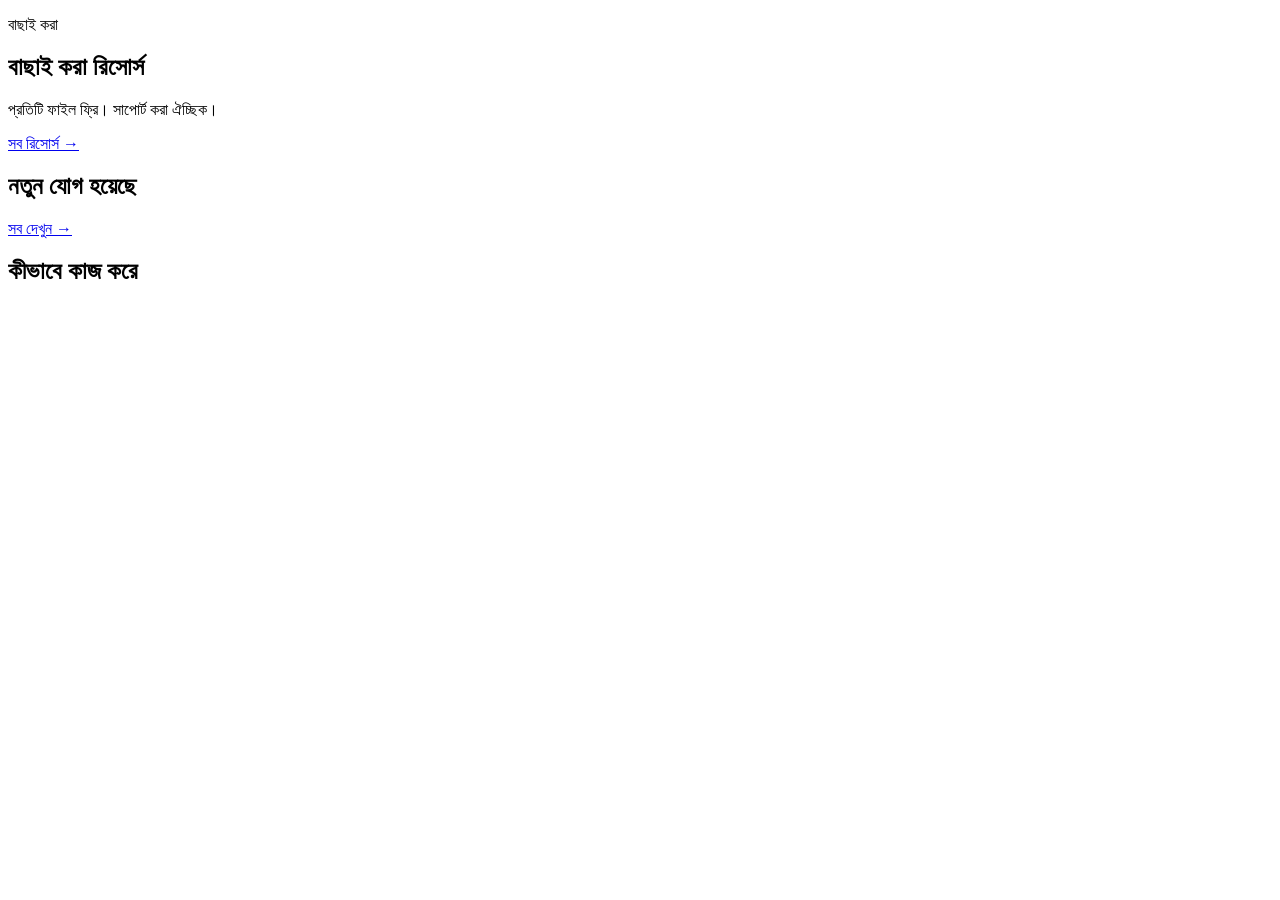
==== index.html @ 66aad1b9 "Add files via upload" ====
<!doctype html>
<html lang="bn">
<head>
  <meta charset="utf-8">
  <meta name="viewport" content="width=device-width, initial-scale=1">
  <title>মুক্তঘর · জ্ঞান থাকুক সবার ঘরে</title>
  <meta name="description" content="বই, গাইড, টেমপ্লেট, টুল আর দরকারি লিংক এক জায়গায়, সব ফ্রি। চাইলে সাপোর্ট করুন, তার ১০% যাবে কারও দরকারে।">
  <link rel="icon" href="assets/favicon.svg" type="image/svg+xml">
  <link rel="stylesheet" href="css/styles.css">
</head>
<body>
  <header id="siteHeader"></header>

  <main>
    <section class="hero-section">
      <div class="container">
        <div id="heroMount"></div>
        <div id="statsMount" class="stats-grid"></div>
      </div>
    </section>

    <section class="section">
      <div class="container">
        <div class="section-head">
          <div>
            <p class="eyebrow" id="featuredEyebrow">বাছাই করা</p>
            <h2 class="section-title" id="featuredHeading">বাছাই করা রিসোর্স</h2>
            <p class="section-sub" id="featuredSub">প্রতিটি ফাইল ফ্রি। সাপোর্ট করা ঐচ্ছিক।</p>
          </div>
          <a href="resources.html" class="link-underline" id="featuredAllLink">সব রিসোর্স →</a>
        </div>
        <div id="featuredMount" class="resource-grid cols-4"></div>
      </div>
    </section>

    <section class="section section-tint">
      <div class="container">
        <div id="homeCatMount" class="cat-strip"></div>
        <div class="section-head">
          <h2 class="section-title" id="recentHeading">নতুন যোগ হয়েছে</h2>
          <a href="resources.html" class="link-underline" id="recentAllLink">সব দেখুন →</a>
        </div>
        <div id="recentMount" class="resource-grid"></div>
      </div>
    </section>

    <section class="section">
      <div class="container" id="homeFundMount"></div>
    </section>

    <section class="section section-tint">
      <div class="container">
        <div class="card" id="homeSupportersMount"></div>
      </div>
    </section>

    <section class="section">
      <div class="container">
        <div class="section-head">
          <h2 class="section-title" id="howHeading">কীভাবে কাজ করে</h2>
        </div>
        <div id="homeStepsMount" class="steps-grid"></div>
      </div>
    </section>

    <section class="section">
      <div class="container" id="homeCtaMount"></div>
    </section>
  </main>

  <footer id="siteFooter"></footer>

  <script src="js/data.js"></script>
  <script src="js/app.js"></script>
  <script>MG.init("home");</script>
</body>
</html>
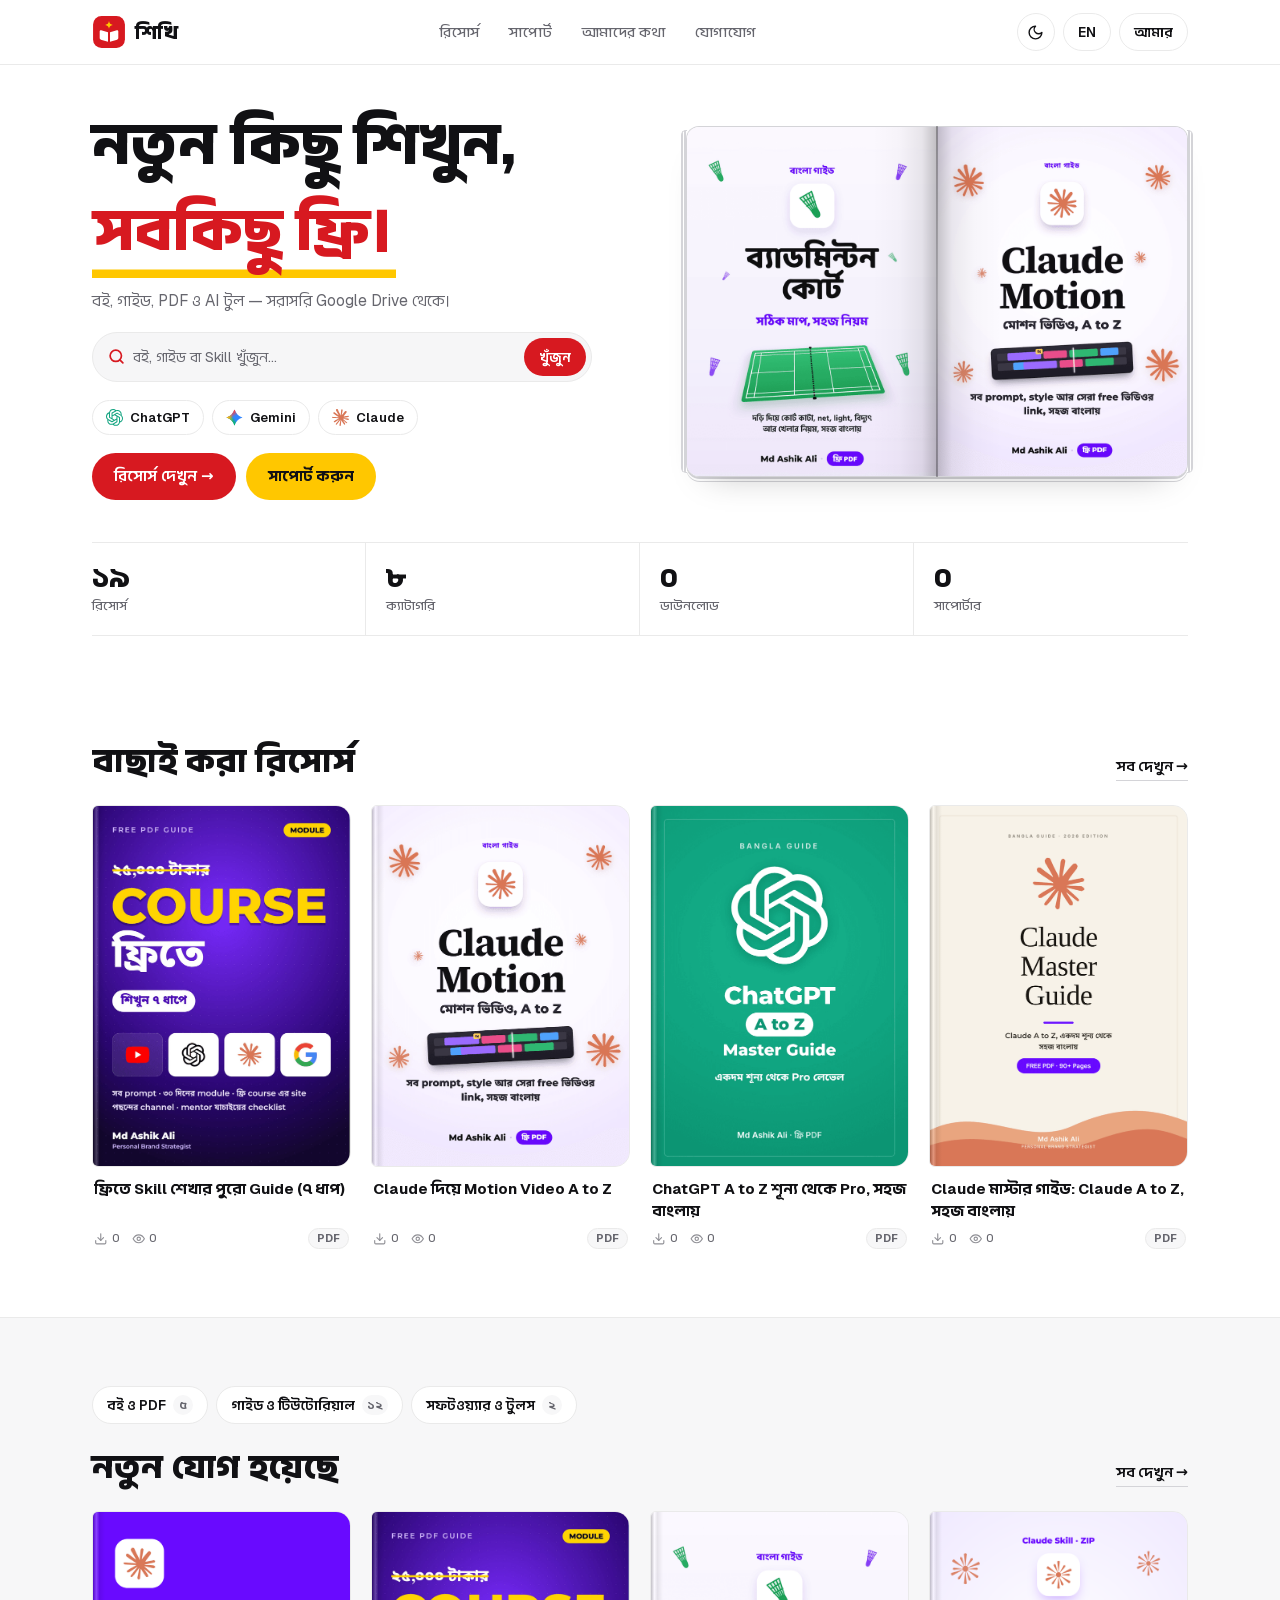
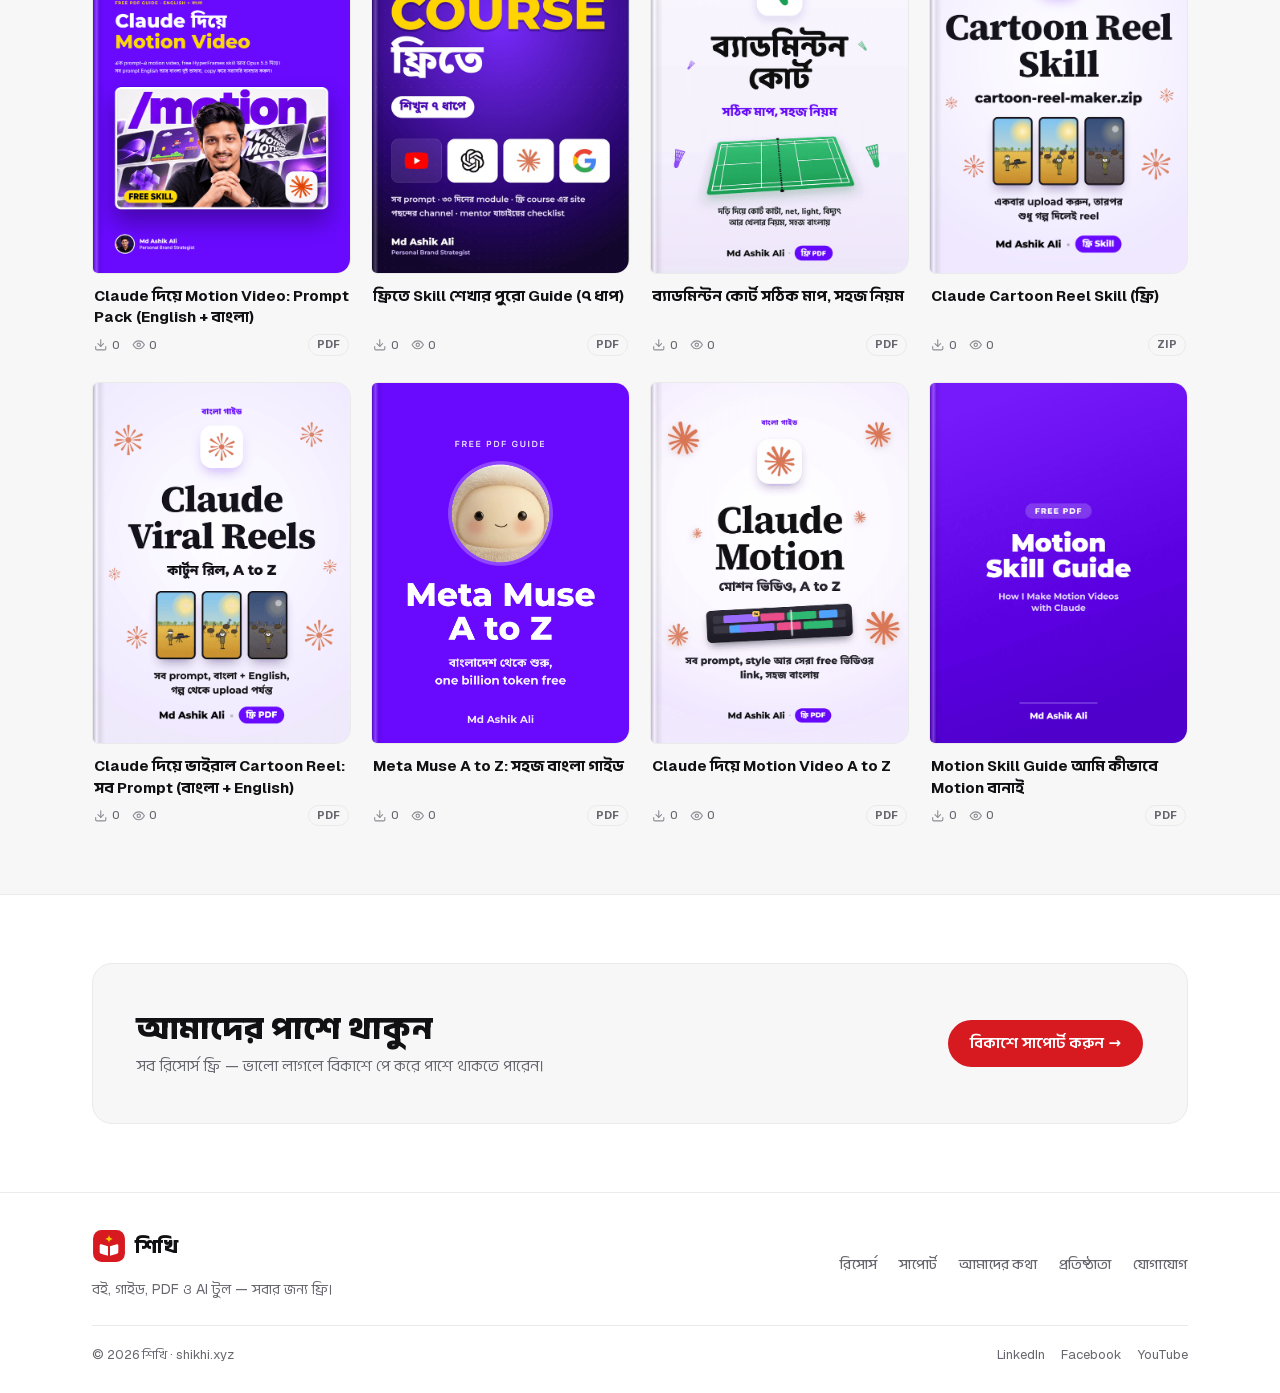
==== commit 1d192249: "Add files via upload" ====
--- a/index.html
+++ b/index.html
@@ -2,11 +2,13 @@
 <html lang="bn">
 <head>
   <meta charset="utf-8">
-  <meta name="viewport" content="width=device-width, initial-scale=1">
-  <title>মুক্তঘর · জ্ঞান থাকুক সবার ঘরে</title>
-  <meta name="description" content="বই, গাইড, টেমপ্লেট, টুল আর দরকারি লিংক এক জায়গায়, সব ফ্রি। চাইলে সাপোর্ট করুন, তার ১০% যাবে কারও দরকারে।">
+  <meta name="viewport" content="width=device-width, initial-scale=1, viewport-fit=cover">
+  <meta name="theme-color" content="#ffffff">
+  <title>শিখি · shikhi.xyz</title>
+  <meta name="description" content="বই, গাইড, PDF ও AI টুল — সবকিছু ১০০% ফ্রি।">
   <link rel="icon" href="assets/favicon.svg" type="image/svg+xml">
   <link rel="stylesheet" href="css/styles.css">
+  <script>(function(){var d=document.documentElement;try{if(localStorage.getItem("shikhi_theme")==="dark")d.setAttribute("data-theme","dark");}catch(e){}if(document.fonts){d.classList.add("fonts-loading");var u=function(){d.classList.remove("fonts-loading");};Promise.all([document.fonts.load('800 16px "Anek Bangla"','\u0985'),document.fonts.load('700 16px "Geist"','A')]).then(u,u);setTimeout(u,240);}})();</script>
 </head>
 <body>
   <header id="siteHeader"></header>
@@ -22,11 +24,7 @@
     <section class="section">
       <div class="container">
         <div class="section-head">
-          <div>
-            <p class="eyebrow" id="featuredEyebrow">বাছাই করা</p>
-            <h2 class="section-title" id="featuredHeading">বাছাই করা রিসোর্স</h2>
-            <p class="section-sub" id="featuredSub">প্রতিটি ফাইল ফ্রি। সাপোর্ট করা ঐচ্ছিক।</p>
-          </div>
+          <h2 class="section-title" id="featuredHeading">বাছাই করা রিসোর্স</h2>
           <a href="resources.html" class="link-underline" id="featuredAllLink">সব রিসোর্স →</a>
         </div>
         <div id="featuredMount" class="resource-grid cols-4"></div>
@@ -44,22 +42,9 @@
       </div>
     </section>
 
-    <section class="section">
-      <div class="container" id="homeFundMount"></div>
-    </section>
-
-    <section class="section section-tint">
+    <section class="section section-tint" id="homeSupportersSection" hidden>
       <div class="container">
         <div class="card" id="homeSupportersMount"></div>
-      </div>
-    </section>
-
-    <section class="section">
-      <div class="container">
-        <div class="section-head">
-          <h2 class="section-title" id="howHeading">কীভাবে কাজ করে</h2>
-        </div>
-        <div id="homeStepsMount" class="steps-grid"></div>
       </div>
     </section>
 
--- a/css/styles.css
+++ b/css/styles.css
@@ -0,0 +1,3381 @@
+@font-face {
+  font-family: "Anek Bangla";
+  font-style: normal;
+  font-weight: 100 800;
+  font-display: block;
+  src: url("../assets/fonts/anek-bangla-bn.woff2") format("woff2");
+  unicode-range: U+0951-0952, U+0964-0965, U+0980-09FE, U+200C-200D, U+20B9, U+25CC;
+}
+
+@font-face {
+  font-family: "Anek Bangla";
+  font-style: normal;
+  font-weight: 100 800;
+  font-display: block;
+  src: url("../assets/fonts/anek-bangla-latin.woff2") format("woff2");
+  unicode-range: U+0000-00FF, U+0131, U+0152-0153, U+2000-206F, U+20AC, U+2122, U+2191, U+2193, U+2212, U+FEFF, U+FFFD;
+}
+
+@font-face {
+  font-family: "Geist";
+  font-style: normal;
+  font-weight: 100 900;
+  font-display: block;
+  src: url("../assets/fonts/geist-latin.woff2") format("woff2");
+}
+
+@font-face {
+  font-family: "Instrument Serif";
+  font-style: italic;
+  font-weight: 400;
+  font-display: block;
+  src: url("../assets/fonts/instrument-serif-italic.woff2") format("woff2");
+}
+
+@font-face {
+  font-family: "Tiro Bangla";
+  font-style: italic;
+  font-weight: 400;
+  font-display: block;
+  src: url("../assets/fonts/tiro-bangla-italic.woff2") format("woff2");
+}
+
+:root {
+  color-scheme: light;
+  --bg: #ffffff;
+  --bg-warm: #fafafa;
+  --surface: #ffffff;
+  --surface-tint: #f7f7f8;
+  --surface-yellow: #fffcf0;
+  --input-bg: #f6f6f7;
+  --header-bg: rgba(255, 255, 255, 0.92);
+  --tabbar-bg: rgba(255, 255, 255, 0.94);
+  --dock-bg: rgba(255, 255, 255, 0.96);
+  --red: #d71920;
+  --red-hover: #b8141a;
+  --red-deep: #111114;
+  --on-yellow: #111114;
+  --yellow: #ffc700;
+  --yellow-bright: #f2bc00;
+  --ink: #111114;
+  --muted: #66666e;
+  --border: #eaeaea;
+  --border-strong: #d4d4d8;
+  --radius-sm: 10px;
+  --radius-md: 14px;
+  --radius-lg: 20px;
+  --radius-pill: 9999px;
+  --shadow-sm: none;
+  --shadow-md: 0 8px 24px -14px rgba(0, 0, 0, 0.14);
+  --shadow-lg: 0 18px 42px -18px rgba(0, 0, 0, 0.2);
+  --font-sans: "Geist", "Anek Bangla", system-ui, -apple-system, "Segoe UI", sans-serif;
+  --font-serif: "Instrument Serif", "Tiro Bangla", Georgia, serif;
+  --max-w: 1160px;
+  --ease: cubic-bezier(0.22, 1, 0.36, 1);
+}
+
+[data-theme="dark"] {
+  color-scheme: dark;
+  --bg: #0b0b0d;
+  --bg-warm: #101013;
+  --surface: #141418;
+  --surface-tint: #17171c;
+  --surface-yellow: #1c1910;
+  --input-bg: #19191f;
+  --header-bg: rgba(11, 11, 13, 0.9);
+  --tabbar-bg: rgba(14, 14, 18, 0.94);
+  --dock-bg: rgba(20, 20, 25, 0.96);
+  --red: #e5222a;
+  --red-hover: #f2353d;
+  --red-deep: #f5f5f7;
+  --on-yellow: #111114;
+  --yellow: #ffc700;
+  --yellow-bright: #ffd12b;
+  --ink: #f5f5f7;
+  --muted: #9a9aa6;
+  --border: #24242b;
+  --border-strong: #35353f;
+  --shadow-sm: none;
+  --shadow-md: 0 10px 28px -14px rgba(0, 0, 0, 0.55);
+  --shadow-lg: 0 22px 48px -18px rgba(0, 0, 0, 0.72);
+}
+
+*, *::before, *::after {
+  box-sizing: border-box;
+  margin: 0;
+  padding: 0;
+}
+
+html {
+  background: var(--bg);
+  scroll-behavior: smooth;
+  -webkit-font-smoothing: antialiased;
+  -webkit-text-size-adjust: 100%;
+  text-rendering: optimizeLegibility;
+}
+
+html.fonts-loading body {
+  opacity: 0;
+}
+
+html.fonts-loading main {
+  animation: none;
+}
+
+body {
+  min-height: 100dvh;
+  display: flex;
+  flex-direction: column;
+  background: var(--bg);
+  color: var(--ink);
+  font-family: var(--font-sans);
+  font-size: 16px;
+  line-height: 1.65;
+  overflow-x: hidden;
+  transition: background-color 0.2s ease, color 0.2s ease;
+}
+
+a, button, input, select, textarea, summary {
+  -webkit-tap-highlight-color: transparent;
+  touch-action: manipulation;
+}
+
+a:focus-visible,
+button:focus-visible,
+summary:focus-visible {
+  outline: 2px solid var(--red);
+  outline-offset: 2px;
+}
+
+input[type="search"]::-webkit-search-decoration,
+input[type="search"]::-webkit-search-cancel-button,
+input[type="search"]::-webkit-search-results-button,
+input[type="search"]::-webkit-search-results-decoration {
+  -webkit-appearance: none;
+  appearance: none;
+  display: none;
+}
+
+input[type="number"] {
+  -moz-appearance: textfield;
+  appearance: textfield;
+}
+
+input[type="number"]::-webkit-inner-spin-button,
+input[type="number"]::-webkit-outer-spin-button {
+  -webkit-appearance: none;
+  margin: 0;
+}
+
+main {
+  flex: 1;
+}
+
+::selection {
+  background: var(--yellow);
+  color: var(--on-yellow);
+}
+
+a {
+  color: inherit;
+  text-decoration: none;
+}
+
+button, input, select, textarea {
+  font: inherit;
+  color: inherit;
+}
+
+button {
+  cursor: pointer;
+  background: none;
+  border: 0;
+}
+
+img {
+  display: block;
+  max-width: 100%;
+}
+
+.num {
+  font-variant-numeric: tabular-nums;
+}
+
+.container {
+  width: 100%;
+  max-width: var(--max-w);
+  margin-inline: auto;
+  padding-inline: clamp(18px, 3vw, 32px);
+}
+
+/* Header */
+.site-header {
+  position: sticky;
+  top: 0;
+  z-index: 80;
+  padding-block: 13px;
+  background: var(--header-bg);
+  backdrop-filter: blur(16px);
+  -webkit-backdrop-filter: blur(16px);
+  border-bottom: 1px solid var(--border);
+}
+
+.header-inner {
+  position: relative;
+  z-index: 1;
+  display: flex;
+  align-items: center;
+  justify-content: space-between;
+  gap: 16px;
+}
+
+.brand {
+  display: inline-flex;
+  align-items: center;
+  gap: 9px;
+  font-weight: 800;
+  font-size: 20px;
+  letter-spacing: -0.02em;
+  color: var(--ink);
+}
+
+.brand-logo {
+  width: 34px;
+  height: 34px;
+  object-fit: contain;
+  display: block;
+  flex-shrink: 0;
+}
+
+.brand-mark {
+  width: 32px;
+  height: 32px;
+  border-radius: 9px;
+  background: var(--red);
+  border: 1.5px solid var(--yellow);
+  color: #ffffff;
+  display: grid;
+  place-items: center;
+  font-weight: 800;
+  font-size: 17px;
+}
+
+.nav-links {
+  display: flex;
+  align-items: center;
+  gap: 4px;
+}
+
+.nav-links a {
+  position: relative;
+  padding: 7px 13px;
+  font-size: 14.5px;
+  font-weight: 500;
+  color: var(--muted);
+  border-radius: var(--radius-pill);
+  transition: color 0.16s ease, background-color 0.16s ease;
+}
+
+.nav-links a:hover {
+  color: var(--ink);
+}
+
+.nav-links a.active {
+  color: var(--ink);
+  font-weight: 700;
+}
+
+.nav-links a.active::after {
+  content: "";
+  position: absolute;
+  left: 14px;
+  right: 14px;
+  bottom: 0;
+  height: 2px;
+  border-radius: 2px;
+  background: var(--red);
+}
+
+.header-actions {
+  display: flex;
+  align-items: center;
+  gap: 8px;
+}
+
+/* Circular Minimalist Dark / Light Theme Button */
+.theme-toggle-btn {
+  width: 38px;
+  height: 38px;
+  border-radius: 50%;
+  border: 1px solid var(--border);
+  background: var(--surface);
+  color: var(--ink);
+  display: grid;
+  place-items: center;
+  transition: border-color 0.16s ease, background-color 0.16s ease;
+}
+
+.theme-toggle-btn:hover {
+  border-color: var(--border-strong);
+  background: var(--surface-tint);
+}
+
+.icon-btn {
+  display: inline-flex;
+  align-items: center;
+  justify-content: center;
+  gap: 6px;
+  height: 38px;
+  padding-inline: 14px;
+  border-radius: var(--radius-pill);
+  border: 1px solid var(--border);
+  background: var(--surface);
+  font-size: 13.5px;
+  font-weight: 600;
+  color: var(--ink);
+  transition: border-color 0.16s ease, background-color 0.16s ease;
+}
+
+.icon-btn:hover,
+.icon-btn.active {
+  border-color: var(--border-strong);
+  background: var(--surface-tint);
+}
+
+/* Flat Crisp Buttons (Zero Glow, Zero Hover Pop-Up) */
+.btn {
+  display: inline-flex;
+  align-items: center;
+  justify-content: center;
+  gap: 8px;
+  padding: 11px 22px;
+  border-radius: var(--radius-pill);
+  font-weight: 600;
+  font-size: 15px;
+  transition: background-color 0.16s ease, border-color 0.16s ease, color 0.16s ease;
+}
+
+.btn-primary {
+  background: var(--red);
+  color: #ffffff;
+}
+
+.btn-primary:hover {
+  background: var(--red-hover);
+}
+
+.btn-yellow {
+  background: var(--yellow);
+  color: var(--on-yellow);
+  font-weight: 700;
+}
+
+.btn-yellow:hover {
+  background: var(--yellow-bright);
+}
+
+.btn-outline {
+  background: var(--surface);
+  color: var(--ink);
+  border: 1px solid var(--border-strong);
+}
+
+.btn-outline:hover {
+  border-color: var(--ink);
+  background: var(--surface-tint);
+}
+
+.btn-sm {
+  padding: 8px 15px;
+  font-size: 13.5px;
+}
+
+.mobile-menu-btn {
+  display: none;
+  width: 38px;
+  height: 38px;
+  border-radius: 50%;
+  border: 1px solid var(--border);
+  background: var(--surface);
+  color: var(--ink);
+  place-items: center;
+}
+
+/* Mobile / Tablet drawer & backdrop (mounted directly on body so backdrop-filter never traps fixed overlay) */
+.mobile-nav-backdrop {
+  position: fixed;
+  inset: 0;
+  z-index: 75;
+  background: rgba(0, 0, 0, 0.42);
+  opacity: 0;
+  visibility: hidden;
+  pointer-events: none;
+  transition: opacity 0.22s var(--ease), visibility 0.22s;
+}
+
+.mobile-nav-backdrop.open {
+  opacity: 1;
+  visibility: visible;
+  pointer-events: auto;
+}
+
+.mobile-nav {
+  display: grid;
+  gap: 2px;
+  position: fixed;
+  inset: 72px 16px auto auto;
+  width: min(320px, calc(100vw - 32px));
+  max-height: calc(100dvh - 88px);
+  overflow-y: auto;
+  overscroll-behavior: contain;
+  z-index: 85;
+  background: var(--surface);
+  border: 1px solid var(--border);
+  border-radius: 18px;
+  padding: 8px;
+  box-shadow: var(--shadow-lg);
+  opacity: 0;
+  visibility: hidden;
+  pointer-events: none;
+  transform: translateY(-10px);
+  transition: opacity 0.22s var(--ease), transform 0.24s var(--ease), visibility 0.22s;
+}
+
+.mobile-nav.open {
+  opacity: 1;
+  visibility: visible;
+  pointer-events: auto;
+  transform: translateY(0);
+}
+
+@media (max-width: 768px) {
+  .mobile-nav {
+    inset: 64px 12px auto 12px;
+    width: auto;
+    max-height: calc(100dvh - 80px);
+  }
+}
+
+@media (min-width: 901px) {
+  .mobile-nav,
+  .mobile-nav-backdrop {
+    display: none;
+  }
+}
+
+.mobile-nav a {
+  display: flex;
+  align-items: center;
+  justify-content: space-between;
+  min-height: 46px;
+  padding: 10px 14px;
+  border-radius: 12px;
+  font-weight: 600;
+  font-size: 15px;
+  color: var(--ink);
+}
+
+.mobile-nav a .mnav-arrow {
+  color: var(--muted);
+  font-size: 18px;
+  line-height: 1;
+}
+
+.mobile-nav a.active {
+  background: var(--surface-tint);
+  color: var(--red);
+  font-weight: 700;
+}
+
+.mobile-nav a.active .mnav-arrow {
+  color: var(--red);
+}
+
+.mobile-tabbar,
+.mobile-detail-dock {
+  display: none;
+}
+
+@media (max-width: 900px) {
+  .nav-links {
+    display: none;
+  }
+  .mobile-menu-btn {
+    display: grid;
+  }
+}
+
+@media (max-width: 520px) {
+  .hide-xs {
+    display: none;
+  }
+}
+
+/* Open Minimalist Hero (Zero Background Glow, Zero Box Clutter) */
+.hero-section {
+  position: relative;
+  padding-top: clamp(20px, 3vw, 38px);
+  padding-bottom: clamp(20px, 3vw, 36px);
+  background: var(--bg);
+}
+
+.hero-bento {
+  display: grid;
+  grid-template-columns: minmax(0, 1.04fr) minmax(0, 0.96fr);
+  align-items: center;
+  gap: clamp(24px, 4vw, 52px);
+}
+
+.hero-bento > * {
+  min-width: 0;
+}
+
+@media (max-width: 920px) {
+  .hero-bento {
+    grid-template-columns: minmax(0, 1fr);
+    gap: 24px;
+  }
+}
+
+.hero-left {
+  display: grid;
+  gap: 18px;
+  min-width: 0;
+}
+
+/* 60fps GPU-Composited 3D Open-Book Page-Turn Showcase (Frameless, Zero Glow) */
+.hero-book-box {
+  position: relative;
+  min-width: 0;
+  display: flex;
+  align-items: center;
+  justify-content: center;
+  padding-block: 8px;
+}
+
+.hero-book-scene {
+  position: relative;
+  width: min(100%, 510px);
+  aspect-ratio: 10 / 7;
+  perspective: 1800px;
+  perspective-origin: 50% 48%;
+  touch-action: pan-y;
+  user-select: none;
+  outline: none;
+  contain: layout style;
+}
+
+.book-body {
+  position: relative;
+  width: 100%;
+  height: 100%;
+  transform-style: preserve-3d;
+  border-radius: 14px;
+  background: var(--surface);
+  box-shadow:
+    0 18px 34px -22px rgba(0, 0, 0, 0.28),
+    0 2px 0 0 var(--border-strong),
+    0 4px 0 0 var(--surface),
+    0 5px 0 0 var(--border-strong);
+}
+
+[data-theme="dark"] .book-body {
+  box-shadow:
+    0 22px 42px -18px rgba(0, 0, 0, 0.72),
+    0 2px 0 0 #2e2e38,
+    0 4px 0 0 #18181f,
+    0 5px 0 0 #2e2e38;
+}
+
+/* Layered paper edges peeking cleanly on outer left & right margins */
+.book-stack-left,
+.book-stack-right {
+  position: absolute;
+  top: 4px;
+  bottom: 4px;
+  width: 6px;
+  pointer-events: none;
+  z-index: 1;
+}
+
+.book-stack-left {
+  left: -5px;
+  border-radius: 5px 0 0 5px;
+  background: repeating-linear-gradient(
+    to right,
+    var(--border-strong) 0px,
+    var(--border-strong) 1px,
+    var(--surface) 1px,
+    var(--surface) 2.5px
+  );
+  border: 1px solid var(--border-strong);
+  border-right: 0;
+}
+
+.book-stack-right {
+  right: -5px;
+  border-radius: 0 5px 5px 0;
+  background: repeating-linear-gradient(
+    to left,
+    var(--border-strong) 0px,
+    var(--border-strong) 1px,
+    var(--surface) 1px,
+    var(--surface) 2.5px
+  );
+  border: 1px solid var(--border-strong);
+  border-left: 0;
+}
+
+.book-page {
+  position: absolute;
+  top: 0;
+  bottom: 0;
+  width: 50%;
+  overflow: hidden;
+  background: var(--surface);
+  border: 1px solid var(--border-strong);
+  padding: 0;
+  cursor: pointer;
+  z-index: 2;
+}
+
+.book-page-left {
+  left: 0;
+  border-right: 0;
+  border-radius: 13px 0 0 13px;
+}
+
+.book-page-right {
+  right: 0;
+  border-left: 0;
+  border-radius: 0 13px 13px 0;
+}
+
+/* Pre-mounted GPU image slots — ZERO img.src swaps or decode flashes! */
+.book-slot-img {
+  position: absolute;
+  inset: 0;
+  display: block;
+  width: 100%;
+  height: 100%;
+  object-fit: cover;
+  object-position: center top;
+  pointer-events: none;
+  opacity: 0;
+}
+
+.book-slot-img.active {
+  opacity: 1;
+}
+
+/* Realistic concave gutter shadows curving into the center spine */
+.book-gutter-left,
+.book-gutter-right {
+  position: absolute;
+  inset: 0;
+  pointer-events: none;
+  z-index: 2;
+}
+
+.book-gutter-left {
+  background: linear-gradient(
+    to left,
+    rgba(0, 0, 0, 0.24) 0%,
+    rgba(0, 0, 0, 0.08) 6%,
+    rgba(0, 0, 0, 0.02) 15%,
+    transparent 26%
+  );
+}
+
+.book-gutter-right {
+  background: linear-gradient(
+    to right,
+    rgba(0, 0, 0, 0.22) 0%,
+    rgba(0, 0, 0, 0.07) 6%,
+    rgba(0, 0, 0, 0.02) 15%,
+    transparent 26%
+  );
+}
+
+/* Dynamic cast shadows swept onto underneath pages during turn */
+.book-cast-shadow {
+  position: absolute;
+  inset: 0;
+  pointer-events: none;
+  opacity: 0;
+  z-index: 3;
+}
+
+.book-cast-right {
+  background: linear-gradient(
+    to right,
+    rgba(0, 0, 0, 0.42) 0%,
+    rgba(0, 0, 0, 0.16) 36%,
+    transparent 78%
+  );
+}
+
+.book-cast-left {
+  background: linear-gradient(
+    to left,
+    rgba(0, 0, 0, 0.42) 0%,
+    rgba(0, 0, 0, 0.16) 36%,
+    transparent 78%
+  );
+}
+
+/* Hairline physical binding crease at exact center */
+.book-spine {
+  position: absolute;
+  top: 0;
+  bottom: 0;
+  left: 50%;
+  width: 2px;
+  margin-left: -1px;
+  background: linear-gradient(
+    to bottom,
+    rgba(0, 0, 0, 0.28),
+    rgba(0, 0, 0, 0.14) 50%,
+    rgba(0, 0, 0, 0.28)
+  );
+  pointer-events: none;
+  z-index: 5;
+}
+
+/* 3D Turning Page Leaf (100% GPU compositor WAAPI — zero heavy blur shadows!) */
+.book-leaf {
+  position: absolute;
+  top: 0;
+  bottom: 0;
+  left: 50%;
+  width: 50%;
+  transform-origin: 0% 50%;
+  transform-style: preserve-3d;
+  pointer-events: none;
+  visibility: hidden;
+  z-index: 10;
+  will-change: transform;
+}
+
+.book-leaf.is-turning {
+  visibility: visible;
+}
+
+.book-leaf-face {
+  position: absolute;
+  inset: 0;
+  overflow: hidden;
+  background: var(--surface);
+  border: 1px solid var(--border-strong);
+  backface-visibility: hidden;
+  -webkit-backface-visibility: hidden;
+}
+
+.book-leaf-front {
+  border-left: 0;
+  border-radius: 0 13px 13px 0;
+  transform: translateZ(0.4px);
+}
+
+.book-leaf-back {
+  border-right: 0;
+  border-radius: 13px 0 0 13px;
+  transform: rotateY(180deg) translateZ(0.4px);
+}
+
+.book-leaf-shade {
+  position: absolute;
+  inset: 0;
+  background: #000000;
+  opacity: 0;
+  pointer-events: none;
+  z-index: 3;
+}
+
+.book-leaf-sheen {
+  position: absolute;
+  inset: 0;
+  background: linear-gradient(
+    105deg,
+    transparent 22%,
+    rgba(255, 255, 255, 0.44) 50%,
+    transparent 78%
+  );
+  opacity: 0;
+  pointer-events: none;
+  z-index: 4;
+}
+
+.hero-book-scene:focus-visible {
+  outline: 2px solid var(--red);
+  outline-offset: 8px;
+  border-radius: 16px;
+}
+
+/* Search Bar */
+.hero-search-form {
+  display: flex;
+  align-items: center;
+  gap: 8px;
+  width: 100%;
+  max-width: 500px;
+  min-width: 0;
+  padding: 5px 5px 5px 15px;
+  border-radius: var(--radius-pill);
+  background: var(--input-bg);
+  border: 1px solid var(--border);
+  transition: border-color 0.16s ease, background-color 0.16s ease;
+}
+
+.hero-search-form:focus-within {
+  background: var(--surface);
+  border-color: var(--ink);
+}
+
+.hero-search-form svg {
+  flex-shrink: 0;
+}
+
+.hero-search-form input {
+  flex: 1 1 0;
+  width: 0;
+  min-width: 0;
+  border: 0;
+  outline: none;
+  background: transparent;
+  font-size: 14.5px;
+  color: var(--ink);
+  height: 38px;
+}
+
+.hero-search-form input::placeholder {
+  color: var(--muted);
+}
+
+.hero-search-form button {
+  flex-shrink: 0;
+}
+
+/* Branded AI Pills (ChatGPT, Gemini, Claude) */
+.hero-quick-tags {
+  display: flex;
+  flex-wrap: wrap;
+  align-items: center;
+  gap: 8px;
+}
+
+.hero-tag-chip {
+  display: inline-flex;
+  align-items: center;
+  gap: 7px;
+  padding: 6px 13px;
+  border-radius: var(--radius-pill);
+  background: var(--surface);
+  border: 1px solid var(--border);
+  font-size: 13px;
+  font-weight: 600;
+  color: var(--ink);
+  transition: border-color 0.16s ease, background-color 0.16s ease;
+}
+
+.hero-tag-chip:hover {
+  background: var(--surface-tint);
+  border-color: var(--border-strong);
+}
+
+.ai-tag-logo {
+  width: 17px;
+  height: 17px;
+  object-fit: contain;
+  flex-shrink: 0;
+}
+
+.eyebrow {
+  display: inline-flex;
+  align-items: center;
+  gap: 10px;
+  font-size: 12px;
+  font-weight: 700;
+  text-transform: uppercase;
+  letter-spacing: 0.08em;
+  color: var(--red);
+  margin-bottom: 10px;
+}
+
+.hero-title {
+  font-size: clamp(36px, 4.9vw, 60px);
+  font-weight: 800;
+  line-height: 1.34;
+  letter-spacing: -0.02em;
+  color: var(--ink);
+}
+
+:lang(bn) .hero-title,
+:lang(bn) .page-title,
+:lang(bn) .section-title {
+  letter-spacing: 0;
+}
+
+.brush-accent {
+  display: inline-block;
+  position: relative;
+  color: var(--red);
+  padding-inline: 2px;
+  padding-bottom: 0.14em;
+  box-shadow: inset 0 -0.14em 0 0 var(--yellow);
+}
+
+.hero-title .brush-accent {
+  margin-top: 6px;
+}
+
+.hero-body {
+  font-size: 15.5px;
+  color: var(--muted);
+  max-width: 460px;
+}
+
+.hero-ctas {
+  display: flex;
+  flex-wrap: wrap;
+  align-items: center;
+  gap: 10px;
+}
+
+.link-underline {
+  display: inline-flex;
+  align-items: center;
+  gap: 5px;
+  font-weight: 600;
+  font-size: 14.5px;
+  color: var(--ink);
+  border-bottom: 1.5px solid var(--border-strong);
+  padding-bottom: 2px;
+  transition: border-color 0.16s ease, color 0.16s ease;
+}
+
+.link-underline:hover {
+  border-color: var(--red);
+  color: var(--red);
+}
+
+/* Minimalist Hairline Stats Strip (Home) + Shared Stat Card (Admin) */
+.stats-grid {
+  display: grid;
+  grid-template-columns: repeat(4, minmax(0, 1fr));
+  border-block: 1px solid var(--border);
+  margin-top: clamp(24px, 4vw, 42px);
+}
+
+.stat-metric {
+  display: flex;
+  flex-direction: column;
+  gap: 2px;
+  padding: 18px 20px;
+  border-right: 1px solid var(--border);
+  transition: background-color 0.16s ease;
+}
+
+.stat-metric:first-child {
+  padding-left: 0;
+}
+
+.stat-metric:last-child {
+  border-right: 0;
+}
+
+a.stat-metric:hover {
+  background: var(--surface-tint);
+}
+
+@media (max-width: 780px) {
+  .stats-grid {
+    grid-template-columns: repeat(2, minmax(0, 1fr));
+  }
+  .stat-metric {
+    padding: 14px 12px;
+  }
+  .stat-metric:first-child {
+    padding-left: 12px;
+  }
+  .stat-metric:nth-child(2n) {
+    border-right: 0;
+  }
+  .stat-metric:nth-child(-n+2) {
+    border-bottom: 1px solid var(--border);
+  }
+}
+
+.stat-card {
+  display: flex;
+  align-items: center;
+  gap: 14px;
+  background: var(--surface);
+  border: 1px solid var(--border);
+  border-radius: 16px;
+  padding: 16px 18px;
+}
+
+.stat-card.highlight {
+  background: var(--surface-yellow);
+  border-color: var(--yellow);
+}
+
+.stat-label {
+  font-size: 13px;
+  font-weight: 500;
+  color: var(--muted);
+}
+
+.stat-val {
+  font-size: clamp(22px, 2.4vw, 28px);
+  font-weight: 800;
+  color: var(--ink);
+  line-height: 1.15;
+}
+
+/* Sections */
+.section {
+  padding-block: clamp(40px, 5.5vw, 68px);
+}
+
+.section-tint {
+  background: var(--surface-tint);
+  border-block: 1px solid var(--border);
+}
+
+.section-head {
+  display: flex;
+  flex-wrap: wrap;
+  align-items: flex-end;
+  justify-content: space-between;
+  gap: 14px;
+  margin-bottom: 24px;
+}
+
+.section-title {
+  font-size: clamp(24px, 3vw, 34px);
+  font-weight: 800;
+  line-height: 1.2;
+  letter-spacing: -0.02em;
+  color: var(--ink);
+}
+
+.section-sub {
+  color: var(--muted);
+  font-size: 15px;
+  margin-top: 6px;
+  max-width: 540px;
+}
+
+/* Category Pills */
+.cat-strip {
+  display: flex;
+  flex-wrap: wrap;
+  gap: 8px;
+  margin-bottom: 22px;
+}
+
+.cat-pill {
+  display: inline-flex;
+  align-items: center;
+  gap: 7px;
+  padding: 7px 14px;
+  border-radius: var(--radius-pill);
+  background: var(--surface);
+  border: 1px solid var(--border);
+  font-size: 13.5px;
+  font-weight: 600;
+  color: var(--ink);
+  transition: border-color 0.16s ease, background-color 0.16s ease;
+}
+
+.cat-pill:hover {
+  border-color: var(--border-strong);
+  background: var(--surface-tint);
+}
+
+.cat-pill.active {
+  background: var(--ink);
+  border-color: var(--ink);
+  color: var(--bg);
+}
+
+.cat-pill .count {
+  display: inline-grid;
+  place-items: center;
+  min-width: 20px;
+  height: 20px;
+  padding-inline: 5px;
+  border-radius: var(--radius-pill);
+  background: var(--surface-tint);
+  color: var(--muted);
+  font-size: 11.5px;
+  font-weight: 700;
+}
+
+.cat-pill.empty {
+  opacity: 0.55;
+}
+
+.cat-pill.empty.active {
+  opacity: 1;
+}
+
+.cat-pill.active .count {
+  background: var(--yellow);
+  color: var(--on-yellow);
+}
+
+/* Resource Cards Grid (Clean Editorial Covers — Zero Hover Pop-Up) */
+.resource-grid {
+  display: grid;
+  grid-template-columns: repeat(4, minmax(0, 1fr));
+  gap: 26px 20px;
+}
+
+.resource-grid.cols-4 {
+  grid-template-columns: repeat(4, minmax(0, 1fr));
+}
+
+.resource-grid.cols-3 {
+  grid-template-columns: repeat(3, minmax(0, 1fr));
+}
+
+@media (max-width: 1080px) {
+  .resource-grid,
+  .resource-grid.cols-4 {
+    grid-template-columns: repeat(3, minmax(0, 1fr));
+  }
+}
+
+@media (max-width: 780px) {
+  .resource-grid,
+  .resource-grid.cols-4,
+  .resource-grid.cols-3 {
+    grid-template-columns: repeat(2, minmax(0, 1fr));
+    gap: 18px 12px;
+  }
+}
+
+@media (max-width: 310px) {
+  .resource-grid,
+  .resource-grid.cols-4,
+  .resource-grid.cols-3 {
+    grid-template-columns: 1fr;
+  }
+}
+
+.res-card {
+  position: relative;
+  display: flex;
+  flex-direction: column;
+  background: transparent;
+}
+
+.res-card.is-opening {
+  perspective: 900px;
+}
+
+.res-thumb-wrap {
+  position: relative;
+  display: block;
+  aspect-ratio: 5 / 7;
+  background: var(--surface-tint);
+  border: 1px solid var(--border);
+  border-radius: 6px 15px 15px 6px;
+  overflow: hidden;
+  transform-origin: left center;
+  transition: border-color 0.18s ease, transform 0.18s var(--ease);
+}
+
+/* Subtle printed book-spine fold crease along left edge of every resource cover */
+.res-thumb-wrap::after {
+  content: "";
+  position: absolute;
+  inset: 0 auto 0 0;
+  width: 12px;
+  background: linear-gradient(
+    to right,
+    rgba(0, 0, 0, 0.22) 0%,
+    rgba(255, 255, 255, 0.22) 28%,
+    rgba(0, 0, 0, 0.08) 54%,
+    transparent 100%
+  );
+  pointer-events: none;
+  z-index: 2;
+}
+
+.res-card:hover .res-thumb-wrap {
+  border-color: var(--border-strong);
+}
+
+.res-card.is-opening .res-thumb-wrap {
+  transform: rotateY(-18deg);
+}
+
+.res-thumb {
+  width: 100%;
+  height: 100%;
+  object-fit: cover;
+  object-position: center top;
+}
+
+.res-body {
+  display: flex;
+  flex-direction: column;
+  flex: 1;
+  padding: 11px 2px 0;
+}
+
+.res-title {
+  font-size: 15px;
+  font-weight: 700;
+  line-height: 1.42;
+  color: var(--ink);
+  margin-bottom: 7px;
+  display: -webkit-box;
+  -webkit-line-clamp: 2;
+  -webkit-box-orient: vertical;
+  overflow: hidden;
+  transition: color 0.16s ease;
+}
+
+.res-card:hover .res-title {
+  color: var(--red);
+}
+
+.res-footer {
+  margin-top: auto;
+  display: flex;
+  align-items: center;
+  justify-content: space-between;
+  gap: 8px;
+}
+
+.res-meta {
+  display: inline-flex;
+  align-items: center;
+  gap: 12px;
+  font-size: 12.5px;
+  font-weight: 500;
+  color: var(--muted);
+}
+
+.res-stat-item {
+  display: inline-flex;
+  align-items: center;
+  gap: 4px;
+}
+
+.res-stat-item svg {
+  width: 13.5px;
+  height: 13.5px;
+  opacity: 0.72;
+}
+
+.badge-kind {
+  padding: 2px 9px;
+  border-radius: var(--radius-pill);
+  background: var(--red);
+  color: #ffffff;
+  font-size: 10.5px;
+  font-weight: 700;
+  text-transform: uppercase;
+  letter-spacing: 0.04em;
+}
+
+.badge-free {
+  padding: 2px 8px;
+  border-radius: var(--radius-pill);
+  background: var(--surface-tint);
+  border: 1px solid var(--border);
+  color: var(--muted);
+  font-size: 11px;
+  font-weight: 700;
+  line-height: 1.4;
+}
+
+/* Step Cards (About page pillars) */
+.step-card {
+  background: var(--surface);
+  border: 1px solid var(--border);
+  border-radius: var(--radius-md);
+  padding: 22px;
+}
+
+.step-num {
+  display: inline-grid;
+  place-items: center;
+  width: 34px;
+  height: 34px;
+  border-radius: 10px;
+  background: var(--surface-tint);
+  border: 1px solid var(--border);
+  color: var(--ink);
+  font-weight: 800;
+  font-size: 14px;
+  margin-bottom: 12px;
+}
+
+.step-card h3 {
+  font-size: 17.5px;
+  font-weight: 700;
+  margin-bottom: 5px;
+  color: var(--ink);
+}
+
+.step-card p {
+  font-size: 14px;
+  color: var(--muted);
+}
+
+/* Minimalist Editorial CTA Banner (Zero Neon Gradient / Glow Orb) */
+.cta-banner {
+  background: var(--surface-tint);
+  color: var(--ink);
+  border: 1px solid var(--border);
+  border-radius: var(--radius-lg);
+  padding: clamp(26px, 4vw, 44px);
+  display: flex;
+  flex-wrap: wrap;
+  align-items: center;
+  justify-content: space-between;
+  gap: 20px;
+}
+
+.cta-banner h2 {
+  font-size: clamp(22px, 2.8vw, 32px);
+  font-weight: 800;
+  line-height: 1.25;
+  color: var(--ink);
+}
+
+.cta-banner p {
+  color: var(--muted);
+  margin-top: 6px;
+  max-width: 500px;
+  font-size: 15px;
+}
+
+.cta-actions {
+  display: flex;
+  flex-wrap: wrap;
+  gap: 10px;
+}
+.toolbar {
+  display: flex;
+  flex-wrap: wrap;
+  gap: 10px;
+  margin-bottom: 18px;
+}
+
+.search-box {
+  flex: 1;
+  min-width: 240px;
+  position: relative;
+}
+
+.search-box input,
+.select-input,
+.input {
+  width: 100%;
+  height: 45px;
+  padding: 10px 15px;
+  border-radius: 12px;
+  border: 1px solid var(--border);
+  background: var(--input-bg);
+  color: var(--ink);
+  transition: border-color 0.16s ease, background-color 0.16s ease;
+}
+
+.search-box input {
+  padding-left: 40px;
+  padding-right: 36px;
+}
+
+.search-box input::placeholder,
+.input::placeholder,
+.textarea::placeholder {
+  color: var(--muted);
+}
+
+.search-box svg {
+  position: absolute;
+  left: 14px;
+  top: 50%;
+  transform: translateY(-50%);
+  color: var(--muted);
+  pointer-events: none;
+}
+
+.search-clear {
+  position: absolute;
+  right: 10px;
+  top: 50%;
+  transform: translateY(-50%);
+  width: 24px;
+  height: 24px;
+  border-radius: 50%;
+  background: var(--surface);
+  border: 1px solid var(--border);
+  color: var(--muted);
+  font-size: 11px;
+  font-weight: 800;
+  display: none;
+  place-items: center;
+}
+
+.search-clear.visible {
+  display: grid;
+}
+
+.select-input {
+  width: auto;
+  min-width: 180px;
+  appearance: none;
+  padding-right: 34px;
+  background-image: url("data:image/svg+xml,%3Csvg xmlns='http://www.w3.org/2000/svg' width='14' height='14' viewBox='0 0 24 24' fill='none' stroke='%23888894' stroke-width='2.3' stroke-linecap='round' stroke-linejoin='round'%3E%3Cpath d='m6 9 6 6 6-6'/%3E%3C/svg%3E");
+  background-repeat: no-repeat;
+  background-position: right 12px center;
+}
+
+.select-input option {
+  background-color: var(--surface);
+  color: var(--ink);
+}
+
+.search-box input:focus,
+.select-input:focus,
+.input:focus,
+.textarea:focus {
+  outline: none;
+  background: var(--surface);
+  border-color: var(--ink);
+}
+
+.textarea {
+  width: 100%;
+  min-height: 110px;
+  padding: 12px 15px;
+  border-radius: 12px;
+  border: 1px solid var(--border);
+  background: var(--input-bg);
+  color: var(--ink);
+  resize: vertical;
+  transition: border-color 0.16s ease, background-color 0.16s ease;
+}
+
+.check-row {
+  display: inline-flex;
+  align-items: center;
+  gap: 8px;
+  font-size: 13.5px;
+  font-weight: 500;
+  color: var(--ink);
+  cursor: pointer;
+  user-select: none;
+}
+
+.check-row input[type="checkbox"] {
+  width: 17px;
+  height: 17px;
+  accent-color: var(--red);
+  cursor: pointer;
+}
+
+.inline-notice {
+  margin-top: 14px;
+  padding: 12px 15px;
+  border-radius: var(--radius-sm);
+  background: var(--surface-yellow);
+  border: 1px solid var(--yellow);
+  color: var(--ink);
+  font-size: 14px;
+  font-weight: 600;
+  display: flex;
+  flex-wrap: wrap;
+  align-items: center;
+  justify-content: space-between;
+  gap: 8px;
+}
+
+/* Page Heroes & Cards */
+.page-hero {
+  padding-top: clamp(28px, 4.5vw, 48px);
+  padding-bottom: 24px;
+  border-bottom: 1px solid var(--border);
+  background: var(--bg);
+}
+
+.page-title {
+  font-size: clamp(28px, 4.2vw, 48px);
+  font-weight: 800;
+  line-height: 1.22;
+  letter-spacing: -0.02em;
+  color: var(--ink);
+}
+
+.two-col {
+  display: grid;
+  grid-template-columns: minmax(0, 1.15fr) minmax(0, 0.85fr);
+  gap: clamp(24px, 4vw, 44px);
+  align-items: start;
+}
+
+@media (max-width: 860px) {
+  .two-col {
+    grid-template-columns: minmax(0, 1fr);
+  }
+}
+
+.card {
+  background: var(--surface);
+  border: 1px solid var(--border);
+  border-radius: var(--radius-lg);
+  padding: clamp(20px, 3vw, 28px);
+}
+
+.card-yellow {
+  background: var(--surface-yellow);
+  border-color: var(--yellow);
+}
+
+.card-red {
+  background: var(--surface-tint);
+  border-color: var(--border-strong);
+}
+
+/* bKash Support Form */
+.step-row-title {
+  display: flex;
+  align-items: center;
+  gap: 9px;
+  font-size: 14px;
+  font-weight: 700;
+  color: var(--ink);
+  margin-bottom: 10px;
+}
+
+.step-badge {
+  display: inline-grid;
+  place-items: center;
+  width: 22px;
+  height: 22px;
+  border-radius: 50%;
+  background: var(--red);
+  color: #ffffff;
+  font-size: 12px;
+  font-weight: 800;
+  flex-shrink: 0;
+}
+
+.seg-track {
+  position: relative;
+  display: grid;
+  grid-template-columns: repeat(var(--seg-count, 4), minmax(0, 1fr));
+  gap: 0;
+  padding: 5px;
+  border-radius: 13px;
+  background: var(--input-bg);
+  border: 1px solid var(--border);
+}
+
+.seg-slider {
+  position: absolute;
+  top: 5px;
+  bottom: 5px;
+  left: 5px;
+  width: calc((100% - 10px) / var(--seg-count, 4));
+  border-radius: 9px;
+  background: var(--surface);
+  border: 1.5px solid var(--yellow);
+  pointer-events: none;
+  transform: translate3d(calc(var(--seg-idx, 0) * 100%), 0, 0);
+  transition: transform 0.26s var(--ease);
+}
+
+.seg-btn {
+  position: relative;
+  z-index: 1;
+  height: 40px;
+  border-radius: 9px;
+  font-size: 14.5px;
+  font-weight: 700;
+  color: var(--muted);
+  transition: color 0.18s ease;
+}
+
+.seg-btn:hover {
+  color: var(--ink);
+}
+
+.seg-btn.active {
+  color: var(--ink);
+}
+
+.custom-amt-wrap {
+  display: grid;
+  grid-template-rows: 0fr;
+  opacity: 0;
+  margin-top: 0;
+  visibility: hidden;
+  transition: grid-template-rows 0.24s var(--ease), opacity 0.2s ease, margin-top 0.24s var(--ease), visibility 0.24s;
+}
+
+.custom-amt-wrap.open {
+  grid-template-rows: 1fr;
+  opacity: 1;
+  margin-top: 10px;
+  visibility: visible;
+}
+
+.custom-amt-inner {
+  overflow: hidden;
+  padding: 1px;
+}
+
+.bkash-bar {
+  display: flex;
+  align-items: center;
+  justify-content: space-between;
+  gap: 10px;
+  padding: 10px 14px;
+  border-radius: 13px;
+  background: var(--surface);
+  border: 1px solid var(--border);
+}
+
+.bkash-brand {
+  display: inline-flex;
+  align-items: center;
+  gap: 8px;
+}
+
+[data-theme="dark"] .bkash-brand {
+  background: #ffffff;
+  padding: 4px 10px;
+  border-radius: 8px;
+}
+
+.bkash-logo-img {
+  height: 28px;
+  width: auto;
+  display: block;
+}
+
+.bkash-mini-logo {
+  height: 15px;
+  width: auto;
+  display: inline-block;
+  vertical-align: middle;
+}
+
+[data-theme="dark"] .bkash-mini-logo {
+  background: #ffffff;
+  padding: 2px 5px;
+  border-radius: 4px;
+  height: 19px;
+}
+
+.bkash-tag {
+  font-size: 11.5px;
+  font-weight: 700;
+  padding: 3px 10px;
+  border-radius: var(--radius-pill);
+  background: var(--surface-tint);
+  color: var(--muted);
+  border: 1px solid var(--border);
+}
+
+.pay-box {
+  display: flex;
+  flex-wrap: wrap;
+  align-items: center;
+  justify-content: space-between;
+  gap: 12px 14px;
+  padding: 15px 16px;
+  border-radius: 14px;
+  background: var(--surface-yellow);
+  border: 1px solid var(--yellow);
+  margin-top: 10px;
+}
+
+.pay-number {
+  font-family: ui-monospace, SFMono-Regular, Menlo, monospace;
+  font-size: clamp(17px, 4.8vw, 24px);
+  font-weight: 800;
+  color: var(--ink);
+  letter-spacing: 0.02em;
+  line-height: 1.25;
+}
+
+.copy-pill-btn {
+  display: inline-flex;
+  align-items: center;
+  gap: 6px;
+  padding: 8px 14px;
+  border-radius: var(--radius-pill);
+  background: var(--surface);
+  border: 1px solid var(--border-strong);
+  color: var(--ink);
+  font-size: 13px;
+  font-weight: 700;
+  transition: background-color 0.16s ease, border-color 0.16s ease, color 0.16s ease;
+  flex-shrink: 0;
+}
+
+.copy-pill-btn:hover {
+  background: var(--ink);
+  border-color: var(--ink);
+  color: var(--bg);
+}
+
+.opt-details {
+  margin-bottom: 14px;
+}
+
+.opt-details summary {
+  list-style: none;
+  display: inline-flex;
+  align-items: center;
+  gap: 6px;
+  font-size: 13.5px;
+  font-weight: 600;
+  color: var(--muted);
+  cursor: pointer;
+  padding-block: 4px;
+  user-select: none;
+}
+
+.opt-details summary::-webkit-details-marker {
+  display: none;
+}
+
+.opt-details summary:hover {
+  color: var(--ink);
+}
+
+.opt-details[open] summary .opt-caret {
+  transform: rotate(180deg);
+}
+
+.opt-caret {
+  display: inline-block;
+  transition: transform 0.18s;
+}
+
+.opt-panel {
+  margin-top: 10px;
+  padding: 14px;
+  border-radius: 13px;
+  background: var(--surface-tint);
+  border: 1px solid var(--border);
+}
+
+.support-guide-side {
+  padding-top: 4px;
+  max-width: 440px;
+}
+
+/* Supporters Infinite Slider Loop */
+.sup-showcase-head {
+  display: flex;
+  flex-wrap: wrap;
+  align-items: center;
+  justify-content: space-between;
+  gap: 14px;
+  margin-bottom: 16px;
+}
+
+.sup-slider-shell {
+  position: relative;
+  overflow: hidden;
+  padding-block: 4px;
+  mask-image: linear-gradient(to right, transparent 0%, #000 5%, #000 95%, transparent 100%);
+  -webkit-mask-image: linear-gradient(to right, transparent 0%, #000 5%, #000 95%, transparent 100%);
+}
+
+.sup-marquee-track {
+  display: flex;
+  gap: 14px;
+  width: max-content;
+  animation: supMarqueeLoop 28s linear infinite;
+  will-change: transform;
+}
+
+.sup-slider-shell:hover .sup-marquee-track,
+.sup-slider-shell.paused .sup-marquee-track {
+  animation-play-state: paused;
+}
+
+@keyframes supMarqueeLoop {
+  0% { transform: translate3d(0, 0, 0); }
+  100% { transform: translate3d(-50%, 0, 0); }
+}
+
+.sup-slide-card {
+  width: 280px;
+  flex-shrink: 0;
+  display: flex;
+  flex-direction: column;
+  justify-content: space-between;
+  gap: 10px;
+  padding: 16px;
+  border-radius: 16px;
+  background: var(--surface);
+  border: 1px solid var(--border);
+}
+
+.sup-slide-top {
+  display: flex;
+  align-items: center;
+  gap: 10px;
+}
+
+.sup-avatar {
+  width: 36px;
+  height: 36px;
+  border-radius: 10px;
+  background: var(--red);
+  color: #ffffff;
+  font-weight: 800;
+  font-size: 14px;
+  display: grid;
+  place-items: center;
+  flex-shrink: 0;
+}
+
+.sup-avatar.yellow {
+  background: var(--yellow);
+  color: var(--on-yellow);
+}
+
+.sup-slide-foot {
+  display: flex;
+  align-items: center;
+  justify-content: space-between;
+  gap: 8px;
+  padding-top: 8px;
+  border-top: 1px solid var(--border);
+  font-size: 12px;
+  color: var(--muted);
+}
+
+.field {
+  margin-bottom: 16px;
+}
+
+.field label {
+  display: block;
+  font-size: 13.5px;
+  font-weight: 600;
+  color: var(--ink);
+  margin-bottom: 6px;
+}
+
+.field-hint {
+  font-size: 12.5px;
+  color: var(--muted);
+  margin-top: 5px;
+}
+
+/* Lists & Status Pills */
+.list-stack {
+  display: grid;
+  gap: 10px;
+  max-height: 540px;
+  overflow-y: auto;
+  overscroll-behavior: contain;
+}
+
+.list-item {
+  display: flex;
+  align-items: flex-start;
+  justify-content: space-between;
+  gap: 12px;
+  padding: 14px 16px;
+  border-radius: var(--radius-md);
+  background: var(--surface);
+  border: 1px solid var(--border);
+}
+
+.list-item > div {
+  min-width: 0;
+  overflow-wrap: anywhere;
+}
+
+.pill-method {
+  display: inline-block;
+  padding: 2px 9px;
+  border-radius: var(--radius-pill);
+  background: var(--surface-tint);
+  border: 1px solid var(--border);
+  color: var(--ink);
+  font-size: 11px;
+  font-weight: 700;
+  text-transform: uppercase;
+}
+
+.pill-status {
+  display: inline-block;
+  padding: 2px 9px;
+  border-radius: var(--radius-pill);
+  font-size: 11px;
+  font-weight: 700;
+}
+
+.pill-status.verified {
+  background: var(--yellow);
+  color: var(--on-yellow);
+}
+
+.pill-status.pending {
+  background: var(--surface-tint);
+  border: 1px solid var(--border-strong);
+  color: var(--ink);
+}
+
+.pill-status.rejected {
+  background: var(--surface-tint);
+  border: 1px solid var(--border);
+  color: var(--muted);
+}
+
+/* FAQ Accordion */
+.faq-list {
+  display: grid;
+  gap: 10px;
+}
+
+.faq-item {
+  border: 1px solid var(--border);
+  border-radius: var(--radius-md);
+  background: var(--surface);
+  overflow: hidden;
+}
+
+.faq-item summary {
+  list-style: none;
+  padding: 17px 20px;
+  font-weight: 700;
+  font-size: 16px;
+  cursor: pointer;
+  display: flex;
+  align-items: center;
+  justify-content: space-between;
+  gap: 14px;
+  color: var(--ink);
+}
+
+.faq-item summary::-webkit-details-marker {
+  display: none;
+}
+
+.faq-item summary::after {
+  content: "+";
+  width: 26px;
+  height: 26px;
+  border-radius: 50%;
+  background: var(--surface-tint);
+  border: 1px solid var(--border);
+  color: var(--ink);
+  display: grid;
+  place-items: center;
+  font-weight: 700;
+  flex-shrink: 0;
+  transition: transform 0.22s var(--ease), background-color 0.18s ease, color 0.18s ease;
+}
+
+.faq-item[open] summary::after {
+  content: "−";
+  background: var(--ink);
+  border-color: var(--ink);
+  color: var(--bg);
+  transform: rotate(180deg);
+}
+
+.faq-item .faq-body {
+  padding: 0 20px 18px;
+  color: var(--muted);
+  font-size: 15px;
+}
+
+.faq-item[open] .faq-body,
+.opt-details[open] .opt-panel {
+  animation: panelReveal 0.22s var(--ease) both;
+}
+
+/* Smooth Minimalist Modals & Mobile Bottom Sheet */
+.modal-backdrop {
+  position: fixed;
+  inset: 0;
+  z-index: 100;
+  background: rgba(0, 0, 0, 0.5);
+  display: grid;
+  place-items: center;
+  padding: 18px;
+  opacity: 0;
+  visibility: hidden;
+  pointer-events: none;
+  transition: opacity 0.22s var(--ease), visibility 0.22s;
+}
+
+.modal-backdrop.open {
+  opacity: 1;
+  visibility: visible;
+  pointer-events: auto;
+}
+
+.modal-card {
+  width: 100%;
+  max-width: 520px;
+  max-height: 90dvh;
+  overflow-y: auto;
+  overscroll-behavior: contain;
+  background: var(--surface);
+  border: 1px solid var(--border-strong);
+  border-radius: var(--radius-lg);
+  padding: 26px;
+  box-shadow: var(--shadow-lg);
+  position: relative;
+  opacity: 0;
+  transform: translateY(14px);
+  transition: opacity 0.22s var(--ease), transform 0.26s var(--ease);
+}
+
+.modal-backdrop.open .modal-card {
+  opacity: 1;
+  transform: translateY(0);
+}
+
+.modal-close {
+  position: absolute;
+  top: 14px;
+  right: 14px;
+  width: 34px;
+  height: 34px;
+  border-radius: 50%;
+  background: var(--surface-tint);
+  border: 1px solid var(--border);
+  color: var(--ink);
+  font-weight: 700;
+  display: grid;
+  place-items: center;
+}
+
+.modal-close:hover {
+  background: var(--ink);
+  border-color: var(--ink);
+  color: var(--bg);
+}
+
+.countdown-ring {
+  width: 82px;
+  height: 82px;
+  margin: 12px auto;
+  position: relative;
+  display: grid;
+  place-items: center;
+}
+
+.countdown-ring svg {
+  transform: rotate(-90deg);
+  width: 82px;
+  height: 82px;
+}
+
+.countdown-ring .ring-num {
+  position: absolute;
+  font-size: 21px;
+  font-weight: 800;
+  color: var(--red);
+}
+
+/* Toast */
+.toast {
+  position: fixed;
+  bottom: 22px;
+  left: 50%;
+  transform: translateX(-50%);
+  z-index: 120;
+  width: max-content;
+  max-width: calc(100vw - 32px);
+  text-align: center;
+  padding: 10px 18px;
+  border-radius: var(--radius-pill);
+  background: var(--ink);
+  color: var(--bg);
+  border: 1px solid var(--border-strong);
+  font-size: 13.5px;
+  font-weight: 600;
+  opacity: 0;
+  pointer-events: none;
+  transition: opacity 0.2s ease;
+  box-shadow: var(--shadow-md);
+}
+
+.toast.show {
+  opacity: 1;
+}
+
+/* Minimalist Footer */
+.site-footer {
+  border-top: 1px solid var(--border);
+  background: var(--bg);
+  padding-block: 36px 28px;
+}
+
+.footer-minimal {
+  display: flex;
+  flex-wrap: wrap;
+  align-items: center;
+  justify-content: space-between;
+  gap: 20px;
+  padding-bottom: 24px;
+}
+
+.footer-tagline {
+  color: var(--muted);
+  font-size: 14px;
+  margin-top: 6px;
+}
+
+.footer-links-row {
+  display: flex;
+  flex-wrap: wrap;
+  align-items: center;
+  gap: 8px 22px;
+  font-size: 14px;
+  font-weight: 500;
+  color: var(--muted);
+}
+
+.footer-links-row a:hover,
+.footer-social-inline a:hover {
+  color: var(--ink);
+}
+
+.footer-bottom {
+  padding-top: 18px;
+  border-top: 1px solid var(--border);
+  display: flex;
+  flex-wrap: wrap;
+  align-items: center;
+  justify-content: space-between;
+  gap: 12px;
+  font-size: 13px;
+  color: var(--muted);
+}
+
+.footer-social-inline {
+  display: inline-flex;
+  align-items: center;
+  gap: 16px;
+}
+
+/* Page Specific Responsive Helpers */
+.support-two-col {
+  grid-template-columns: minmax(0, 1.08fr) minmax(0, 0.92fr);
+  margin-bottom: 48px;
+}
+
+.pillars-grid {
+  display: grid;
+  grid-template-columns: repeat(4, minmax(0, 1fr));
+  gap: 16px;
+}
+
+@media (max-width: 980px) {
+  .pillars-grid {
+    grid-template-columns: repeat(2, minmax(0, 1fr));
+  }
+}
+
+@media (max-width: 520px) {
+  .pillars-grid {
+    grid-template-columns: minmax(0, 1fr);
+    gap: 12px;
+  }
+}
+
+.detail-cover-card {
+  padding: 12px;
+  background: var(--surface-tint);
+  overflow: hidden;
+  margin-bottom: 20px;
+}
+
+.detail-cover-img {
+  width: 100%;
+  max-height: 420px;
+  border-radius: 12px;
+  object-fit: contain;
+  margin-inline: auto;
+}
+
+.detail-actions {
+  display: flex;
+  flex-wrap: wrap;
+  gap: 10px;
+  margin-bottom: 24px;
+}
+
+.dl-modal-actions {
+  display: flex;
+  gap: 10px;
+  justify-content: center;
+  flex-wrap: wrap;
+}
+
+.founder-photo-card {
+  padding: 12px;
+  background: var(--surface-tint);
+  text-align: center;
+}
+
+.founder-photo {
+  width: 100%;
+  max-height: 460px;
+  border-radius: 14px;
+  aspect-ratio: 4 / 5;
+  object-fit: cover;
+  object-position: top;
+}
+
+.founder-actions {
+  display: flex;
+  flex-wrap: wrap;
+  gap: 8px;
+}
+
+@media (max-width: 860px) {
+  .support-two-col {
+    grid-template-columns: minmax(0, 1fr);
+    margin-bottom: 32px;
+  }
+}
+
+/* =========================================================
+   MOBILE UI/UX (Phones & Compact Tablets <= 768px)
+   ========================================================= */
+@media (max-width: 768px) {
+  body {
+    padding-bottom: calc(76px + env(safe-area-inset-bottom));
+  }
+
+  body.has-detail-dock {
+    padding-bottom: calc(144px + env(safe-area-inset-bottom));
+  }
+
+  .container {
+    padding-inline: 16px;
+  }
+
+  .site-header {
+    padding-block: 10px;
+  }
+
+  .brand {
+    font-size: 18px;
+    gap: 8px;
+  }
+
+  .brand-logo {
+    width: 31px;
+    height: 31px;
+  }
+
+  .brand-mark {
+    width: 30px;
+    height: 30px;
+    border-radius: 8px;
+    font-size: 16px;
+  }
+
+  .header-me-btn {
+    display: none;
+  }
+
+  .theme-toggle-btn,
+  .mobile-menu-btn {
+    width: 38px;
+    height: 38px;
+  }
+
+  .icon-btn {
+    height: 38px;
+    padding-inline: 12px;
+    font-size: 13px;
+  }
+
+  input[type="text"],
+  input[type="search"],
+  input[type="email"],
+  input[type="tel"],
+  input[type="number"],
+  select,
+  textarea {
+    font-size: 16px;
+  }
+
+  /* Native Frosted Bottom Tab Bar */
+  .mobile-tabbar {
+    position: fixed;
+    left: 0;
+    right: 0;
+    bottom: 0;
+    z-index: 55;
+    display: grid;
+    grid-template-columns: repeat(4, minmax(0, 1fr));
+    gap: 4px;
+    padding: 7px 10px calc(7px + env(safe-area-inset-bottom));
+    background: var(--tabbar-bg);
+    backdrop-filter: blur(20px);
+    -webkit-backdrop-filter: blur(20px);
+    border-top: 1px solid var(--border);
+  }
+
+  .tabbar-item {
+    display: flex;
+    flex-direction: column;
+    align-items: center;
+    justify-content: center;
+    gap: 3px;
+    min-height: 46px;
+    border-radius: 12px;
+    color: var(--muted);
+    font-size: 11px;
+    font-weight: 600;
+    line-height: 1.1;
+  }
+
+  .tabbar-item svg {
+    width: 20px;
+    height: 20px;
+  }
+
+  .tabbar-item.active {
+    background: var(--surface-tint);
+    color: var(--red);
+    font-weight: 700;
+    border: 1px solid var(--border);
+  }
+
+  /* Sticky Mobile Resource Dock */
+  .mobile-detail-dock {
+    position: fixed;
+    left: 10px;
+    right: 10px;
+    bottom: calc(68px + env(safe-area-inset-bottom));
+    z-index: 52;
+    display: flex;
+    align-items: center;
+    justify-content: space-between;
+    gap: 10px;
+    padding: 9px 10px 9px 13px;
+    border-radius: 16px;
+    background: var(--dock-bg);
+    backdrop-filter: blur(18px);
+    -webkit-backdrop-filter: blur(18px);
+    border: 1px solid var(--border-strong);
+    box-shadow: var(--shadow-md);
+  }
+
+  .dock-meta {
+    min-width: 0;
+    flex: 1;
+  }
+
+  .dock-title {
+    font-size: 13px;
+    font-weight: 700;
+    color: var(--ink);
+    white-space: nowrap;
+    overflow: hidden;
+    text-overflow: ellipsis;
+    margin-top: 2px;
+  }
+
+  .dock-btns {
+    display: flex;
+    align-items: center;
+    gap: 6px;
+    flex-shrink: 0;
+  }
+
+  .dock-share-btn {
+    width: 38px;
+    height: 38px;
+    padding: 0;
+  }
+
+  .toast {
+    bottom: calc(82px + env(safe-area-inset-bottom));
+    max-width: calc(100vw - 24px);
+    text-align: center;
+  }
+
+  body.has-detail-dock .toast {
+    bottom: calc(148px + env(safe-area-inset-bottom));
+  }
+}
+
+@media (max-width: 640px) {
+  .section {
+    padding-block: 32px;
+  }
+
+  .page-hero {
+    padding-top: 20px;
+    padding-bottom: 18px;
+  }
+
+  .page-title {
+    font-size: clamp(26px, 7.6vw, 34px);
+  }
+
+  .section-head {
+    margin-bottom: 18px;
+    gap: 8px;
+  }
+
+  .section-title {
+    font-size: clamp(21px, 6vw, 27px);
+  }
+
+  .section-sub {
+    font-size: 14px;
+  }
+
+  .hero-section {
+    padding-top: 16px;
+    padding-bottom: 18px;
+  }
+
+  .hero-bento {
+    gap: 18px;
+  }
+
+  .hero-left {
+    gap: 13px;
+  }
+
+  .hero-title {
+    font-size: clamp(30px, 8.6vw, 38px);
+    line-height: 1.32;
+  }
+
+  .hero-title .brush-accent {
+    margin-top: 5px;
+  }
+
+  .hero-body {
+    font-size: 14.5px;
+    line-height: 1.55;
+    margin-top: 8px !important;
+  }
+
+  .hero-search-form {
+    max-width: 100%;
+    padding: 4px 4px 4px 12px;
+    gap: 6px;
+  }
+
+  .hero-search-form input {
+    height: 40px;
+    font-size: 16px;
+  }
+
+  .hero-search-form button {
+    min-height: 38px;
+    padding: 8px 15px;
+  }
+
+  .hero-quick-tags {
+    flex-wrap: nowrap;
+    overflow-x: auto;
+    -webkit-overflow-scrolling: touch;
+    scrollbar-width: none;
+    gap: 7px;
+  }
+
+  .hero-quick-tags::-webkit-scrollbar {
+    display: none;
+  }
+
+  .hero-tag-chip {
+    flex-shrink: 0;
+    padding: 6px 12px;
+    font-size: 12.5px;
+    gap: 6px;
+  }
+
+  .ai-tag-logo {
+    width: 16px;
+    height: 16px;
+  }
+
+  .hero-ctas {
+    display: grid;
+    grid-template-columns: repeat(2, minmax(0, 1fr));
+    gap: 8px;
+  }
+
+  .hero-ctas .btn {
+    width: 100%;
+    min-height: 44px;
+    padding: 10px 8px;
+    font-size: 13px;
+    white-space: nowrap;
+  }
+
+  .hero-book-box {
+    padding-inline: 6px;
+    padding-block: 4px 10px;
+  }
+
+  .book-body {
+    border-radius: 11px;
+  }
+
+  .book-page-left,
+  .book-leaf-back {
+    border-radius: 10px 0 0 10px;
+  }
+
+  .book-page-right,
+  .book-leaf-front {
+    border-radius: 0 10px 10px 0;
+  }
+
+  .book-stack-left {
+    left: -5px;
+    width: 6px;
+  }
+
+  .book-stack-right {
+    right: -5px;
+    width: 6px;
+  }
+
+  .cat-strip {
+    flex-wrap: nowrap;
+    overflow-x: auto;
+    scroll-snap-type: x proximity;
+    -webkit-overflow-scrolling: touch;
+    scrollbar-width: none;
+    gap: 7px;
+    padding-bottom: 4px;
+    margin-bottom: 16px;
+  }
+
+  .cat-strip::-webkit-scrollbar {
+    display: none;
+  }
+
+  .cat-pill {
+    flex-shrink: 0;
+    scroll-snap-align: start;
+    min-height: 38px;
+    padding: 6px 13px;
+    font-size: 13px;
+  }
+
+  .res-thumb-wrap {
+    border-radius: 13px;
+  }
+
+  .res-body {
+    padding: 9px 2px 0;
+  }
+
+  .res-title {
+    font-size: 13.5px;
+    line-height: 1.38;
+    margin-bottom: 6px;
+  }
+
+  .res-meta {
+    gap: 8px;
+    font-size: 11.5px;
+  }
+
+  .badge-free {
+    font-size: 10px;
+    padding: 2px 7px;
+  }
+
+  .toolbar {
+    display: grid;
+    grid-template-columns: repeat(2, minmax(0, 1fr));
+    gap: 10px;
+    margin-bottom: 14px;
+  }
+
+  .search-box {
+    grid-column: 1 / -1;
+    min-width: 0;
+  }
+
+  .search-clear {
+    width: 28px;
+    height: 28px;
+  }
+
+  .select-input {
+    width: 100%;
+    min-width: 0;
+    height: 44px;
+    padding: 8px 30px 8px 12px;
+    font-size: 14px;
+  }
+
+  /* Clean Mobile Bottom Sheet Modal */
+  .modal-backdrop {
+    align-items: end;
+    padding: 0;
+  }
+
+  .modal-card {
+    max-width: 100%;
+    max-height: 88dvh;
+    border-radius: 22px 22px 0 0;
+    border-left: 0;
+    border-right: 0;
+    border-bottom: 0;
+    padding: 16px 18px calc(24px + env(safe-area-inset-bottom));
+    transform: translateY(100%);
+    transition: transform 0.28s var(--ease), opacity 0.22s ease;
+  }
+
+  .modal-backdrop.open .modal-card {
+    transform: translateY(0);
+    opacity: 1;
+  }
+
+  .modal-card::before {
+    content: "";
+    display: block;
+    width: 38px;
+    height: 4px;
+    border-radius: 99px;
+    background: var(--border-strong);
+    margin: 0 auto 14px;
+  }
+
+  .modal-close {
+    width: 36px;
+    height: 36px;
+    top: 14px;
+    right: 14px;
+  }
+
+  .dl-modal-actions {
+    display: grid;
+    grid-template-columns: 1fr;
+    gap: 8px;
+  }
+
+  .dl-modal-actions .btn {
+    width: 100%;
+    min-height: 46px;
+  }
+
+  .detail-cover-img {
+    max-height: 300px;
+  }
+
+  .detail-actions {
+    display: grid;
+    grid-template-columns: repeat(2, minmax(0, 1fr));
+    gap: 8px;
+    margin-bottom: 20px;
+  }
+
+  .detail-actions .detail-btn-main {
+    grid-column: 1 / -1;
+    min-height: 48px;
+  }
+
+  .detail-actions .btn {
+    width: 100%;
+    min-height: 44px;
+    padding: 10px;
+    font-size: 13.5px;
+  }
+
+  .card {
+    padding: 18px 15px;
+    border-radius: 18px;
+  }
+
+  .seg-btn {
+    height: 44px;
+    font-size: 14px;
+  }
+
+  .bkash-bar {
+    flex-wrap: wrap;
+    padding: 9px 12px;
+  }
+
+  .bkash-logo-img {
+    height: 26px;
+  }
+
+  .pay-box {
+    padding: 13px 14px;
+    gap: 10px;
+  }
+
+  .copy-pill-btn {
+    min-height: 40px;
+    padding: 8px 13px;
+  }
+
+  .sup-slide-card {
+    width: 252px;
+    padding: 14px 15px;
+  }
+
+  .step-card {
+    padding: 18px;
+  }
+
+  .faq-item summary {
+    padding: 15px 16px;
+    font-size: 15px;
+  }
+
+  .faq-item .faq-body {
+    padding: 0 16px 15px;
+    font-size: 14px;
+  }
+
+  .founder-photo {
+    max-height: 340px;
+  }
+
+  .founder-actions .btn:first-child {
+    width: 100%;
+    min-height: 44px;
+  }
+
+  .cta-banner {
+    padding: 22px 18px;
+    gap: 14px;
+    border-radius: 18px;
+  }
+
+  .cta-banner h2 {
+    font-size: 21px;
+  }
+
+  .cta-banner .cta-actions {
+    width: 100%;
+    display: grid;
+    grid-template-columns: minmax(0, 1fr);
+    gap: 8px;
+  }
+
+  .cta-banner .btn {
+    width: 100%;
+    min-height: 46px;
+  }
+
+  .site-footer {
+    padding-block: 28px 22px;
+  }
+
+  .footer-minimal {
+    gap: 14px;
+    padding-bottom: 18px;
+  }
+
+  .footer-links-row {
+    gap: 8px 16px;
+    font-size: 13.5px;
+  }
+}
+
+@media (max-width: 480px) {
+  .hero-book-scene {
+    perspective: 1350px;
+  }
+}
+
+@media (max-width: 420px) {
+  .list-item {
+    flex-direction: column;
+    gap: 8px;
+  }
+  .list-item > div:last-child {
+    text-align: left !important;
+  }
+}
+
+@media (max-width: 360px) {
+  .hero-tag-chip {
+    padding: 5px 10px;
+    font-size: 12px;
+    gap: 5px;
+  }
+  .ai-tag-logo {
+    width: 14px;
+    height: 14px;
+  }
+}
+
+@media (max-width: 340px) {
+  .hero-ctas {
+    grid-template-columns: minmax(0, 1fr);
+  }
+}
+
+/* =========================================================
+   SMOOTH MINIMALIST OPTION & PAGE TRANSITIONS
+   ========================================================= */
+/* Circular theme reveal when toggling Light / Dark via Moon/Sun button */
+html.theme-transitioning * {
+  transition: none !important;
+}
+
+html.theme-transitioning::view-transition-old(root) {
+  animation: none;
+  z-index: 1;
+}
+
+html.theme-transitioning::view-transition-new(root) {
+  z-index: 2;
+  animation: themeCircleReveal 0.38s var(--ease) both;
+}
+
+@keyframes themeCircleReveal {
+  from {
+    clip-path: circle(0px at var(--tx, 50%) var(--ty, 30px));
+  }
+  to {
+    clip-path: circle(var(--tr, 140vmax) at var(--tx, 50%) var(--ty, 30px));
+  }
+}
+
+/* Subtle 2px Top Navigation Hairline Progress Bar */
+.nav-progress-line {
+  position: fixed;
+  top: 0;
+  left: 0;
+  right: 0;
+  height: 2px;
+  z-index: 200;
+  background: linear-gradient(90deg, var(--red) 0%, var(--yellow) 100%);
+  transform-origin: left center;
+  transform: scaleX(0);
+  opacity: 0;
+  pointer-events: none;
+  transition: transform 0.18s var(--ease), opacity 0.12s ease;
+}
+
+html.page-leaving .nav-progress-line {
+  opacity: 1;
+  transform: scaleX(0.86);
+}
+
+/* Fluid Page Enter & Leave (no fill-mode lock so exit always runs smoothly!) */
+main {
+  animation: pageViewEnter 0.24s var(--ease);
+  transition: opacity 0.12s ease, transform 0.12s ease;
+}
+
+html.page-leaving main {
+  will-change: opacity, transform;
+  opacity: 0;
+  transform: translateY(-6px);
+  pointer-events: none;
+}
+
+@keyframes pageViewEnter {
+  from {
+    opacity: 0;
+    transform: translateY(8px);
+  }
+  to {
+    opacity: 1;
+    transform: translateY(0);
+  }
+}
+
+/* Smooth Details / Accordion Expand & Collapse */
+.faq-item,
+.opt-details {
+  overflow: hidden;
+}
+
+/* Staggered Smooth Reveal for Resource Cards (backwards only — zero lingering transform lock!) */
+.res-card.reveal-in {
+  animation: optionReveal 0.28s var(--ease) backwards;
+  animation-delay: var(--stagger, 0ms);
+}
+
+@keyframes optionReveal {
+  from {
+    opacity: 0;
+    transform: translateY(10px);
+  }
+  to {
+    opacity: 1;
+    transform: translateY(0);
+  }
+}
+
+/* =========================================================
+   60FPS GPU-NATIVE 3D BOOK OPENING ON RESOURCE DETAIL PAGE
+   ========================================================= */
+.res-book-wrap {
+  margin-bottom: 22px;
+}
+
+.res-book-scene {
+  position: relative;
+  width: 100%;
+  max-width: 580px;
+  aspect-ratio: 10 / 7;
+  margin-inline: auto;
+  perspective: 1800px;
+  perspective-origin: 50% 48%;
+  touch-action: pan-y;
+  user-select: none;
+  outline: none;
+  cursor: pointer;
+  contain: layout style;
+}
+
+.res-book-scene:focus-visible {
+  outline: 2px solid var(--red);
+  outline-offset: 8px;
+  border-radius: 16px;
+}
+
+.res-book-body {
+  position: relative;
+  width: 100%;
+  height: 100%;
+  transform-style: preserve-3d;
+  transform: translate3d(-25%, 0, 0);
+  transition: transform 0.88s cubic-bezier(0.26, 0.82, 0.25, 1);
+  will-change: transform;
+}
+
+.res-book-wrap.is-open .res-book-body {
+  transform: translate3d(0%, 0, 0);
+}
+
+.res-book-wrap.no-anim .res-book-body,
+.res-book-wrap.no-anim .res-book-cover-leaf,
+.res-book-wrap.no-anim .res-book-spine,
+.res-book-wrap.no-anim .res-book-edges-left {
+  transition: none !important;
+}
+
+/* Balanced symmetrical stacked paper block edges on right (always) & left (when open) */
+.res-book-edges-right,
+.res-book-edges-left {
+  position: absolute;
+  top: 4px;
+  bottom: 4px;
+  width: 6px;
+  pointer-events: none;
+  z-index: 1;
+}
+
+.res-book-edges-right {
+  right: -5px;
+  border-radius: 0 5px 5px 0;
+  background: repeating-linear-gradient(
+    to left,
+    var(--border-strong) 0px,
+    var(--border-strong) 1px,
+    var(--surface) 1px,
+    var(--surface) 2.5px
+  );
+  border: 1px solid var(--border-strong);
+  border-left: 0;
+}
+
+.res-book-edges-left {
+  left: -5px;
+  border-radius: 5px 0 0 5px;
+  background: repeating-linear-gradient(
+    to right,
+    var(--border-strong) 0px,
+    var(--border-strong) 1px,
+    var(--surface) 1px,
+    var(--surface) 2.5px
+  );
+  border: 1px solid var(--border-strong);
+  border-right: 0;
+  opacity: 0;
+  transition: opacity 0.25s ease 0.52s;
+}
+
+.res-book-wrap.is-open .res-book-edges-left {
+  opacity: 1;
+}
+
+/* Underneath Right Editorial Printed Page */
+.res-book-page-right {
+  position: absolute;
+  top: 0;
+  bottom: 0;
+  left: 50%;
+  width: 50%;
+  border-radius: 3px 13px 13px 3px;
+  overflow: hidden;
+  background: #fdfcf9;
+  border: 1px solid var(--border-strong);
+  border-left: 0;
+  box-shadow: 0 18px 34px -22px rgba(0, 0, 0, 0.28);
+  z-index: 2;
+}
+
+.res-book-wrap.is-open .res-book-page-right {
+  border-radius: 0 13px 13px 0;
+}
+
+[data-theme="dark"] .res-book-page-right {
+  background: #17171d;
+  box-shadow: 0 22px 42px -18px rgba(0, 0, 0, 0.72);
+}
+
+.res-inside-paper {
+  position: relative;
+  z-index: 1;
+  height: 100%;
+  display: flex;
+  flex-direction: column;
+  padding: clamp(11px, 2.4vw, 22px) clamp(11px, 2.2vw, 20px) clamp(10px, 2vw, 18px) clamp(13px, 2.5vw, 22px);
+}
+
+.res-inside-top {
+  display: flex;
+  align-items: center;
+  justify-content: space-between;
+  gap: 6px;
+  flex-wrap: wrap;
+  margin-bottom: clamp(6px, 1.4vw, 12px);
+}
+
+.res-inside-top .badge-kind {
+  font-size: clamp(8.5px, 1.1vw, 10.5px);
+  padding: 2px 7px;
+  max-width: 100%;
+  overflow: hidden;
+  text-overflow: ellipsis;
+  white-space: nowrap;
+}
+
+.res-inside-format {
+  font-size: clamp(9px, 1.1vw, 11px);
+  font-weight: 700;
+  color: var(--muted);
+  letter-spacing: 0.04em;
+  text-transform: uppercase;
+}
+
+.res-inside-title {
+  font-size: clamp(12px, 2vw, 18.5px);
+  font-weight: 800;
+  line-height: 1.32;
+  color: var(--ink);
+  display: -webkit-box;
+  -webkit-line-clamp: 3;
+  -webkit-box-orient: vertical;
+  overflow: hidden;
+}
+
+.res-inside-rule {
+  width: clamp(24px, 4vw, 38px);
+  height: 2.5px;
+  border-radius: 2px;
+  background: var(--yellow);
+  margin-block: clamp(6px, 1.3vw, 12px);
+  flex-shrink: 0;
+}
+
+.res-inside-excerpt {
+  font-size: clamp(10px, 1.35vw, 13px);
+  line-height: 1.55;
+  color: var(--muted);
+  display: -webkit-box;
+  -webkit-line-clamp: 6;
+  -webkit-box-orient: vertical;
+  overflow: hidden;
+}
+
+.res-inside-foot {
+  margin-top: auto;
+  padding-top: clamp(6px, 1.2vw, 10px);
+  border-top: 1px solid var(--border);
+  display: flex;
+  align-items: center;
+  justify-content: space-between;
+  gap: 6px;
+  font-size: clamp(9.5px, 1.15vw, 11.5px);
+  font-weight: 700;
+  color: var(--muted);
+}
+
+.res-inside-brand {
+  display: inline-flex;
+  align-items: center;
+  gap: 5px;
+  color: var(--ink);
+}
+
+.res-inside-brand img {
+  width: clamp(13px, 1.6vw, 16px);
+  height: clamp(13px, 1.6vw, 16px);
+  border-radius: 3px;
+}
+
+/* Translucent Vellum Fly-Leaf Sheet (100% GPU WAAPI flutter behind hardcover) */
+.res-book-flyleaf {
+  position: absolute;
+  top: 1px;
+  bottom: 1px;
+  left: 50%;
+  width: calc(50% - 1px);
+  transform-origin: 0% 50%;
+  transform-style: preserve-3d;
+  pointer-events: none;
+  opacity: 0;
+  z-index: 6;
+  will-change: transform, opacity;
+}
+
+.res-flyleaf-front,
+.res-flyleaf-back {
+  position: absolute;
+  inset: 0;
+  backface-visibility: hidden;
+  -webkit-backface-visibility: hidden;
+  border: 1px solid var(--border);
+}
+
+.res-flyleaf-front {
+  border-left: 0;
+  border-radius: 0 12px 12px 0;
+  background: rgba(255, 255, 255, 0.92);
+  display: grid;
+  place-items: center;
+  transform: translateZ(0.3px);
+}
+
+.res-flyleaf-back {
+  border-right: 0;
+  border-radius: 12px 0 0 12px;
+  background: rgba(250, 249, 246, 0.94);
+  transform: rotateY(180deg) translateZ(0.3px);
+}
+
+[data-theme="dark"] .res-flyleaf-front,
+[data-theme="dark"] .res-flyleaf-back {
+  background: rgba(26, 26, 33, 0.92);
+}
+
+.res-flyleaf-mark {
+  opacity: 0.28;
+  display: grid;
+  place-items: center;
+}
+
+/* 3D Hardcover Front Leaf (100% GPU CSS transition — smoothly interrupts & reverses!) */
+.res-book-cover-leaf {
+  position: absolute;
+  top: 0;
+  bottom: 0;
+  left: 50%;
+  width: 50%;
+  transform-origin: 0% 50%;
+  transform-style: preserve-3d;
+  transform: translate3d(0, 0, 2px) rotateY(0deg);
+  transition: transform 0.88s cubic-bezier(0.26, 0.82, 0.25, 1);
+  z-index: 10;
+  will-change: transform;
+}
+
+.res-book-wrap.is-open .res-book-cover-leaf {
+  transform: translate3d(0, 0, 2px) rotateY(-180deg);
+}
+
+.res-cover-face {
+  position: absolute;
+  inset: 0;
+  overflow: hidden;
+  background: var(--surface);
+  border: 1px solid var(--border-strong);
+  backface-visibility: hidden;
+  -webkit-backface-visibility: hidden;
+}
+
+.res-cover-front {
+  border-radius: 4px 13px 13px 4px;
+  transform: translateZ(0.5px);
+}
+
+.res-cover-front img {
+  width: 100%;
+  height: 100%;
+  object-fit: cover;
+  object-position: center top;
+  pointer-events: none;
+}
+
+.res-cover-spine-crease {
+  position: absolute;
+  inset: 0 auto 0 0;
+  width: 16px;
+  background: linear-gradient(
+    to right,
+    rgba(0, 0, 0, 0.28) 0%,
+    rgba(255, 255, 255, 0.24) 24%,
+    rgba(0, 0, 0, 0.1) 48%,
+    transparent 100%
+  );
+  pointer-events: none;
+  z-index: 2;
+}
+
+.res-cover-inside {
+  border-right: 0;
+  border-radius: 13px 0 0 13px;
+  transform: rotateY(180deg) translateZ(0.5px);
+  background: var(--surface);
+}
+
+.res-inside-left-plate {
+  width: 100%;
+  height: 100%;
+}
+
+.res-inside-left-plate img {
+  width: 100%;
+  height: 100%;
+  object-fit: cover;
+  object-position: center top;
+  pointer-events: none;
+}
+
+.res-book-spine {
+  opacity: 0;
+  z-index: 12;
+  transform: translateZ(3px);
+  transition: opacity 0.28s ease 0.36s;
+}
+
+.res-book-wrap.is-open .res-book-spine {
+  opacity: 1;
+}
+
+.res-book-bar {
+  display: flex;
+  flex-wrap: wrap;
+  align-items: center;
+  justify-content: space-between;
+  gap: 8px 12px;
+  max-width: 580px;
+  margin: 14px auto 0;
+}
+
+.res-book-toggle {
+  display: inline-flex;
+  align-items: center;
+  gap: 6px;
+  padding: 6px 13px;
+  border-radius: var(--radius-pill);
+  border: 1px solid var(--border);
+  background: var(--surface);
+  color: var(--ink);
+  font-size: 12.5px;
+  font-weight: 700;
+  transition: border-color 0.16s ease, background-color 0.16s ease;
+}
+
+.res-book-toggle:hover {
+  border-color: var(--border-strong);
+  background: var(--surface-tint);
+}
+
+.res-book-hint {
+  font-size: 12px;
+  color: var(--muted);
+}
+
+@media (max-width: 520px) {
+  .res-book-scene {
+    perspective: 1350px;
+  }
+  .res-inside-excerpt {
+    -webkit-line-clamp: 3;
+    line-height: 1.45;
+  }
+  .res-inside-title {
+    -webkit-line-clamp: 2;
+  }
+  .res-book-page-right {
+    border-radius: 3px 10px 10px 3px;
+  }
+  .res-book-wrap.is-open .res-book-page-right {
+    border-radius: 0 10px 10px 0;
+  }
+  .res-cover-front {
+    border-radius: 3px 10px 10px 3px;
+  }
+  .res-cover-inside {
+    border-radius: 10px 0 0 10px;
+  }
+  .res-book-bar {
+    justify-content: center;
+  }
+}
+
+/* Accordion & Optional Panel Reveal */
+@keyframes panelReveal {
+  from {
+    opacity: 0;
+    transform: translateY(-5px);
+  }
+  to {
+    opacity: 1;
+    transform: translateY(0);
+  }
+}
+
+/* Theme Icon Micro-Spin on Switch */
+.theme-toggle-btn svg {
+  transition: transform 0.28s var(--ease);
+}
+
+.theme-toggle-btn:active svg {
+  transform: rotate(-28deg);
+}
+
+/* Crisp Bottom Tab Press Feel */
+.tabbar-item {
+  transition: background-color 0.18s ease, color 0.18s ease, transform 0.14s ease;
+}
+
+.tabbar-item:active {
+  transform: scale(0.95);
+}
+
+@media (prefers-reduced-motion: reduce) {
+  *, *::before, *::after {
+    animation-duration: 0.001ms !important;
+    transition-duration: 0.001ms !important;
+  }
+  html.page-leaving main {
+    opacity: 1;
+    transform: none;
+  }
+}
